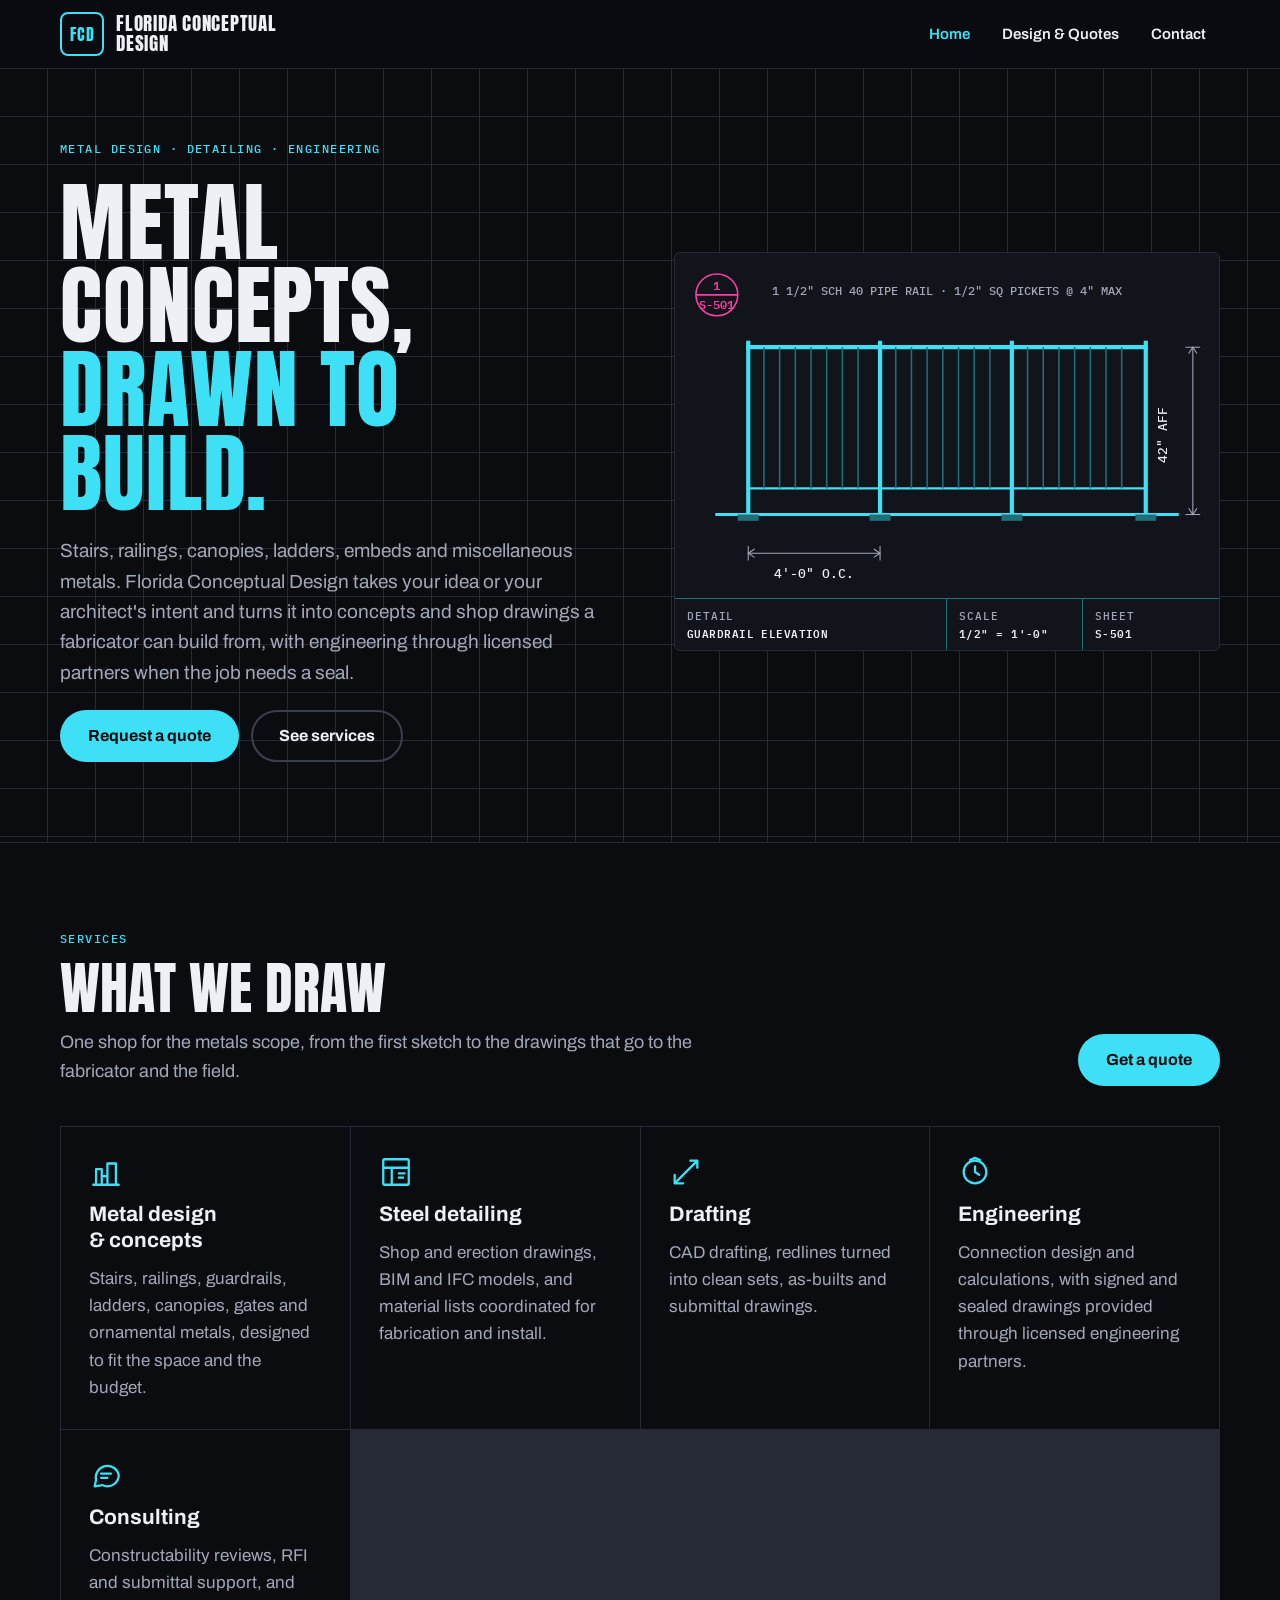
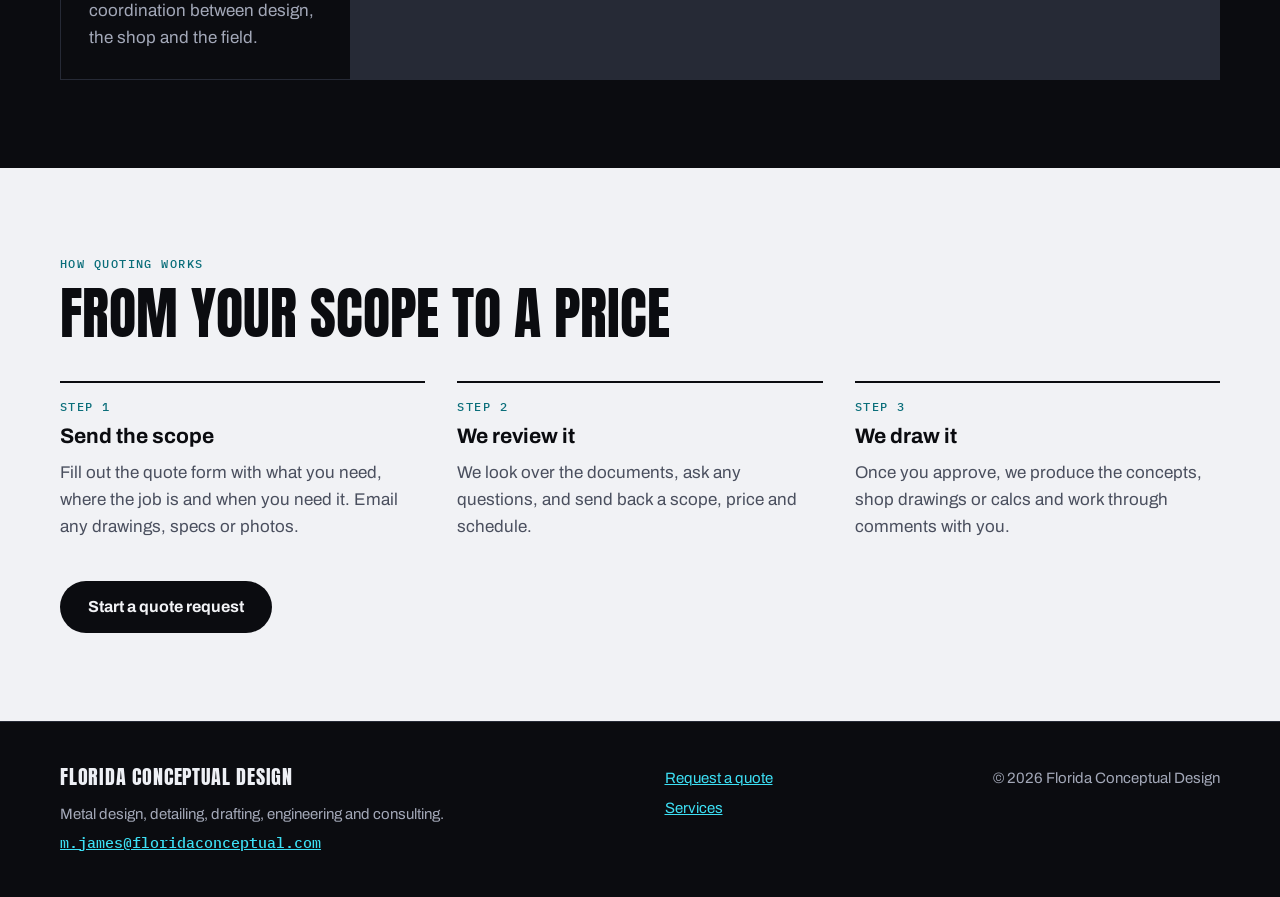
==== index.html @ 29391191 "Launch Florida Conceptual Design website Co-Authored-By: Claude Opus 5.5 <noreply@anthropic.com> Cla" ====
<!doctype html>
<html lang="en">
<head>
<meta charset="utf-8">
<meta name="viewport" content="width=device-width, initial-scale=1, viewport-fit=cover">
<title>Florida Conceptual Design</title>
<meta name="claude:viewport-fit-sides" content="cover">
<meta name="description" content="Florida Conceptual Design: metal design, steel detailing, drafting, engineering and consulting for metals projects. Request a quote.">
<link rel="preconnect" href="https://fonts.googleapis.com">
<link rel="preconnect" href="https://fonts.gstatic.com" crossorigin>
<link rel="stylesheet" href="https://fonts.googleapis.com/css2?family=Anton&family=Archivo:wght@400;500;600;700&family=IBM+Plex+Mono:wght@500;600&display=swap">
<link rel="stylesheet" href="styles.css">
</head>
<body>

<header class="site-header">
  <div class="wrap">
    <a class="brand" href="./" aria-label="Florida Conceptual Design, home">
      <span class="brand-mark" aria-hidden="true">FCD</span>
      <span class="brand-name">Florida Conceptual<br>Design</span>
    </a>
    <nav class="nav" aria-label="Main">
      <a href="./" aria-current="page">Home</a>
      <a href="quotes.html">Design &amp; Quotes</a>
      <a href="#contact">Contact</a>
    </nav>
  </div>
</header>

<main>
  <section class="hero">
    <div class="wrap">
      <div class="hero-copy">
        <p class="label">Metal design · Detailing · Engineering</p>
        <h1>Metal concepts,<br><span>drawn to build.</span></h1>
        <p class="hero-lede">Stairs, railings, canopies, ladders, embeds and miscellaneous metals. Florida Conceptual Design takes your idea or your architect's intent and turns it into concepts and shop drawings a fabricator can build from, with engineering through licensed partners when the job needs a seal.</p>
        <div class="hero-actions">
          <a class="btn btn-primary" href="quotes.html">Request a quote</a>
          <a class="btn btn-ghost" href="#services">See services</a>
        </div>
      </div>

      <figure class="hero-figure sheet" style="margin:0">
        <svg class="draw" viewBox="0 0 520 330" role="img" aria-label="Line drawing of a guardrail elevation with 42 inch height and 4 foot post spacing dimensions">
          <g fill="none" stroke="#3DE0F5" stroke-width="2" stroke-linecap="square">
            <line class="anim" x1="40" y1="250" x2="480" y2="250" stroke-width="3"/>
            <line class="anim" x1="70" y1="90" x2="450" y2="90" stroke-width="4"/>
            <line class="anim" x1="70" y1="225" x2="450" y2="225"/>
            <path class="anim" d="M70 250V86M196 250V86M322 250V86M450 250V86" stroke-width="4"/>
          </g>
          <g stroke="#1F6E7A" stroke-width="1.5">
            <path d="M85 90v135M100 90v135M115 90v135M130 90v135M145 90v135M160 90v135M175 90v135M211 90v135M226 90v135M241 90v135M256 90v135M271 90v135M286 90v135M301 90v135M337 90v135M352 90v135M367 90v135M382 90v135M397 90v135M412 90v135M427 90v135"/>
          </g>
          <g fill="#1F6E7A">
            <rect x="60" y="250" width="20" height="6"/><rect x="186" y="250" width="20" height="6"/><rect x="312" y="250" width="20" height="6"/><rect x="440" y="250" width="20" height="6"/>
          </g>
          <g stroke="#A3A8B8" stroke-width="1" fill="none">
            <path d="M488 90h14M488 250h14M495 90v160"/>
            <path d="M491 96l4-6 4 6M491 244l4 6 4-6"/>
            <path d="M70 280v14M196 280v14M70 287h126"/>
            <path d="M76 283l-6 4 6 4M190 283l6 4-6 4"/>
          </g>
          <g fill="#EEF0F5" font-family="IBM Plex Mono, ui-monospace, monospace" font-size="12" font-weight="500">
            <text x="470" y="174" transform="rotate(-90 470 174)" text-anchor="middle">42" AFF</text>
            <text x="133" y="311" text-anchor="middle">4'-0" O.C.</text>
            <text x="260" y="40" text-anchor="middle" fill="#A3A8B8" font-size="11">1 1/2" SCH 40 PIPE RAIL · 1/2" SQ PICKETS @ 4" MAX</text>
          </g>
          <g fill="none" stroke="#FF3EA5" stroke-width="1.5">
            <circle cx="40" cy="40" r="20"/>
            <line x1="20" y1="40" x2="60" y2="40"/>
          </g>
          <g fill="#FF3EA5" font-family="IBM Plex Mono, ui-monospace, monospace" font-size="11" font-weight="600" text-anchor="middle">
            <text x="40" y="35">1</text><text x="40" y="54">S-501</text>
          </g>
        </svg>
        <figcaption class="title-block">
          <div>Detail<strong>Guardrail elevation</strong></div>
          <div>Scale<strong>1/2" = 1'-0"</strong></div>
          <div>Sheet<strong>S-501</strong></div>
        </figcaption>
      </figure>
    </div>
  </section>

  <section id="services" class="section">
    <div class="wrap">
      <div class="section-head">
        <div>
          <p class="label">Services</p>
          <h2>What we draw</h2>
          <p class="section-intro">One shop for the metals scope, from the first sketch to the drawings that go to the fabricator and the field.</p>
        </div>
        <a class="btn btn-primary" href="quotes.html">Get a quote</a>
      </div>
      <div class="services">
        <article class="service">
          <svg viewBox="0 0 24 24" fill="none" stroke-width="1.6" stroke-linecap="round" stroke-linejoin="round" aria-hidden="true"><path d="M3 21h18M5 21V10h4v11M9 15h4v6M13 21V6h6v15"/></svg>
          <h3>Metal design &amp; concepts</h3>
          <p>Stairs, railings, guardrails, ladders, canopies, gates and ornamental metals, designed to fit the space and the budget.</p>
        </article>
        <article class="service">
          <svg viewBox="0 0 24 24" fill="none" stroke-width="1.6" stroke-linecap="round" stroke-linejoin="round" aria-hidden="true"><rect x="3" y="3" width="18" height="18" rx="1"/><path d="M3 9h18M9 21V9M14 13h4M14 16h3"/></svg>
          <h3>Steel detailing</h3>
          <p>Shop and erection drawings, BIM and IFC models, and material lists coordinated for fabrication and install.</p>
        </article>
        <article class="service">
          <svg viewBox="0 0 24 24" fill="none" stroke-width="1.6" stroke-linecap="round" stroke-linejoin="round" aria-hidden="true"><path d="M4 20 20 4M4 20h6M4 20v-6M15 4h5v5"/></svg>
          <h3>Drafting</h3>
          <p>CAD drafting, redlines turned into clean sets, as-builts and submittal drawings.</p>
        </article>
        <article class="service">
          <svg viewBox="0 0 24 24" fill="none" stroke-width="1.6" stroke-linecap="round" stroke-linejoin="round" aria-hidden="true"><circle cx="12" cy="12" r="8"/><path d="M12 8v4l3 2"/><path d="M8.5 3.5 12 2l3.5 1.5"/></svg>
          <h3>Engineering</h3>
          <p>Connection design and calculations, with signed and sealed drawings provided through licensed engineering partners.</p>
        </article>
        <article class="service">
          <svg viewBox="0 0 24 24" fill="none" stroke-width="1.6" stroke-linecap="round" stroke-linejoin="round" aria-hidden="true"><path d="M21 12a8 8 0 0 1-11.6 7.1L4 20l1-4.6A8 8 0 1 1 21 12z"/><path d="M8.5 11h7M8.5 14h4.5"/></svg>
          <h3>Consulting</h3>
          <p>Constructability reviews, RFI and submittal support, and coordination between design, the shop and the field.</p>
        </article>
      </div>
    </div>
  </section>

  <section class="section band-paper">
    <div class="wrap">
      <div class="section-head">
        <div>
          <p class="label">How quoting works</p>
          <h2>From your scope to a price</h2>
        </div>
      </div>
      <ol class="steps">
        <li>
          <h3>Send the scope</h3>
          <p>Fill out the quote form with what you need, where the job is and when you need it. Email any drawings, specs or photos.</p>
        </li>
        <li>
          <h3>We review it</h3>
          <p>We look over the documents, ask any questions, and send back a scope, price and schedule.</p>
        </li>
        <li>
          <h3>We draw it</h3>
          <p>Once you approve, we produce the concepts, shop drawings or calcs and work through comments with you.</p>
        </li>
      </ol>
      <div style="margin-top:40px">
        <a class="btn btn-dark" href="quotes.html">Start a quote request</a>
      </div>
    </div>
  </section>
</main>

<footer id="contact" class="site-footer">
  <div class="wrap">
    <div class="footer-col">
      <h2>Florida Conceptual Design</h2>
      <span>Metal design, detailing, drafting, engineering and consulting.</span>
      <a class="email-line" href="mailto:m.james@floridaconceptual.com">m.james@floridaconceptual.com</a>
    </div>
    <div class="footer-col">
      <a href="quotes.html">Request a quote</a>
      <a href="#services">Services</a>
    </div>
    <span>© 2026 Florida Conceptual Design</span>
  </div>
</footer>

</body>
</html>
---- styles.css ----
/* Layout: drawing-sheet bands on a dark ground; cyan = linework, pink = apparel accent */
:root {
  --ground: #0B0C10;
  --sheet: #12141B;
  --rule: #262A36;
  --line: #3DE0F5;
  --line-dim: #1F6E7A;
  --ink: #EEF0F5;
  --muted: #A3A8B8;
  --pink: #FF3EA5;
  --paper: #F1F2F5;
  --paper-ink: #0B0C10;
  --paper-muted: #4A4F5E;
  --display: 'Anton', 'Impact', 'Arial Narrow', sans-serif;
  --body: 'Archivo', 'Helvetica Neue', Arial, sans-serif;
  --mono: 'IBM Plex Mono', ui-monospace, 'SFMono-Regular', Menlo, monospace;
  --wrap: 1200px;
  color-scheme: dark;
}
* { box-sizing: border-box; }
html, body { margin: 0; }
body {
  background: var(--ground);
  color: var(--ink);
  font: 400 17px/1.6 var(--body);
  -webkit-font-smoothing: antialiased;
}
img { max-width: 100%; display: block; }
a { color: var(--line); }
a:hover { color: var(--ink); }
:focus-visible { outline: 2px solid var(--line); outline-offset: 3px; }
h1, h2, h3 { text-wrap: balance; margin: 0; }
p { margin: 0; }

.wrap {
  max-width: var(--wrap);
  margin: 0 auto;
  padding-left: max(20px, env(safe-area-inset-left, 0px));
  padding-right: max(20px, env(safe-area-inset-right, 0px));
}
.label {
  font: 500 12px/1.4 var(--mono);
  letter-spacing: 0.12em;
  text-transform: uppercase;
  color: var(--line);
}

/* Header */
body::before { content: ""; position: fixed; inset: 0 0 auto; height: env(safe-area-inset-top, 0px); z-index: 10; background: var(--ground); }
.site-header {
  position: sticky; top: env(safe-area-inset-top, 0px); z-index: 5;
  background: rgba(11, 12, 16, 0.94);
  border-bottom: 1px solid var(--rule);
  backdrop-filter: blur(6px);
}
.site-header .wrap { display: flex; flex-wrap: wrap; align-items: center; justify-content: space-between; gap: 12px; padding-block: 12px; }
.brand { display: flex; align-items: center; gap: 12px; text-decoration: none; color: var(--ink); }
.brand-mark {
  display: grid; place-items: center; width: 44px; height: 44px;
  border: 2px solid var(--line); border-radius: 8px;
  font: 400 16px/1 var(--display); letter-spacing: 1px; color: var(--line);
}
.brand-name { font: 400 19px/1.05 var(--display); letter-spacing: 0.04em; text-transform: uppercase; }
.nav { display: flex; flex-wrap: wrap; align-items: center; gap: 4px; }
.nav a {
  display: inline-flex; align-items: center; min-height: 44px; padding: 0 14px;
  color: var(--ink); text-decoration: none; font-weight: 600; font-size: 15px; border-radius: 999px;
}
.nav a:hover { background: var(--sheet); }
.nav a[aria-current="page"] { color: var(--line); }
.nav .nav-shop { border: 1.5px solid var(--pink); color: var(--ink); }
.nav .nav-shop:hover { background: var(--pink); color: var(--paper-ink); }

/* Buttons */
.btn {
  display: inline-flex; align-items: center; justify-content: center; gap: 8px;
  min-height: 52px; padding: 0 26px; border-radius: 999px; border: 2px solid transparent;
  font: 700 16px/1 var(--body); text-decoration: none; cursor: pointer;
}
.btn-primary { background: var(--line); color: var(--paper-ink); }
.btn-primary:hover { background: var(--ink); color: var(--paper-ink); }
.btn-ghost { border-color: #3A3F4E; color: var(--ink); background: transparent; }
.btn-ghost:hover { border-color: var(--ink); color: var(--ink); }
.btn-pink { background: var(--pink); color: var(--paper-ink); }
.btn-pink:hover { background: var(--ink); color: var(--paper-ink); }
.btn-dark { background: var(--paper-ink); color: var(--paper); }
.btn-dark:hover { background: #2A2E3A; color: var(--paper); }

/* Hero */
.hero { border-bottom: 1px solid var(--rule); background-image: linear-gradient(var(--rule) 1px, transparent 1px), linear-gradient(90deg, var(--rule) 1px, transparent 1px); background-size: 48px 48px; background-position: -1px -1px; }
.hero .wrap { display: flex; flex-wrap: wrap; align-items: center; gap: 48px; padding-block: 72px 80px; }
.hero-copy { flex: 1 1 440px; min-width: 0; display: flex; flex-direction: column; gap: 22px; }
.hero h1 { font: 400 clamp(48px, 7.4vw, 88px)/0.95 var(--display); text-transform: uppercase; letter-spacing: 0.01em; }
.hero h1 span { color: var(--line); }
.hero-lede { max-width: 34em; color: var(--muted); font-size: 19px; }
.hero-actions { display: flex; flex-wrap: wrap; gap: 12px; }
.hero-figure { flex: 1 1 420px; min-width: 0; }

/* Drawing sheet */
.sheet { background: var(--sheet); border: 1px solid var(--rule); border-radius: 6px; overflow: hidden; }
.sheet svg { display: block; width: 100%; height: auto; }
.title-block { display: grid; grid-template-columns: 2fr 1fr 1fr; border-top: 1px solid var(--line-dim); font: 500 11px/1.3 var(--mono); letter-spacing: 0.08em; text-transform: uppercase; color: var(--muted); }
.title-block div { padding: 10px 12px; border-right: 1px solid var(--line-dim); min-width: 0; }
.title-block div:last-child { border-right: 0; }
.title-block strong { display: block; color: var(--ink); font-weight: 600; letter-spacing: 0.04em; margin-top: 2px; }

/* Sections */
.section { padding-block: 88px; }
.section-head { display: flex; flex-wrap: wrap; align-items: flex-end; justify-content: space-between; gap: 20px; margin-bottom: 40px; }
.section-head > div { max-width: 640px; display: flex; flex-direction: column; gap: 12px; }
.section h2 { font: 400 clamp(36px, 5vw, 56px)/1 var(--display); text-transform: uppercase; }
.section-intro { color: var(--muted); font-size: 18px; }

.services { display: grid; grid-template-columns: repeat(auto-fill, minmax(260px, 1fr)); gap: 1px; background: var(--rule); border: 1px solid var(--rule); }
.service { background: var(--ground); padding: 28px; display: flex; flex-direction: column; gap: 12px; min-width: 0; }
.service .label { color: var(--muted); }
.service h3 { font: 700 21px/1.25 var(--body); }
.service p { color: var(--muted); }
.service svg { width: 34px; height: 34px; stroke: var(--line); }

/* Process (light band) */
.band-paper { background: var(--paper); color: var(--paper-ink); }
.band-paper .label { color: #0A6E7A; }
.band-paper .section-intro, .band-paper p { color: var(--paper-muted); }
.steps { list-style: none; margin: 0; padding: 0; display: grid; grid-template-columns: repeat(auto-fit, minmax(240px, 1fr)); gap: 32px; counter-reset: step; }
.steps li { display: flex; flex-direction: column; gap: 10px; border-top: 2px solid var(--paper-ink); padding-top: 18px; counter-increment: step; }
.steps li::before { content: "Step " counter(step); font: 500 12px/1 var(--mono); letter-spacing: 0.12em; text-transform: uppercase; color: #0A6E7A; }
.steps h3 { font: 700 21px/1.25 var(--body); color: var(--paper-ink); }

/* Apparel band */
.apparel .wrap { display: flex; flex-wrap: wrap; align-items: center; gap: 40px; }
.apparel-copy { flex: 1 1 360px; min-width: 0; display: flex; flex-direction: column; gap: 18px; }
.apparel .label { color: var(--pink); }
.apparel h2 span { color: var(--pink); }
.apparel-shots { flex: 1 1 460px; min-width: 0; display: grid; grid-template-columns: 1fr 1fr; gap: 12px; }
.apparel-shots img { width: 100%; aspect-ratio: 1 / 1; object-fit: cover; border-radius: 6px; border: 1px solid var(--rule); }

/* Footer */
.site-footer { border-top: 1px solid var(--rule); }
.site-footer .wrap { display: flex; flex-wrap: wrap; justify-content: space-between; gap: 28px; padding-block: 44px; color: var(--muted); font-size: 15px; }
.site-footer h2 { font: 400 20px/1.1 var(--display); text-transform: uppercase; letter-spacing: 0.04em; color: var(--ink); margin-bottom: 8px; }
.footer-col { display: flex; flex-direction: column; gap: 6px; min-width: 0; }

/* Quote page */
.page-head { border-bottom: 1px solid var(--rule); }
.page-head .wrap { padding-block: 64px 48px; display: flex; flex-direction: column; gap: 16px; }
.page-head h1 { font: 400 clamp(44px, 6.4vw, 76px)/0.95 var(--display); text-transform: uppercase; }
.page-head p { max-width: 40em; color: var(--muted); font-size: 19px; }
.quote-layout { display: grid; grid-template-columns: minmax(0, 1.6fr) minmax(0, 1fr); gap: 48px; align-items: start; }
@media (max-width: 860px) { .quote-layout { grid-template-columns: minmax(0, 1fr); } }

.form { display: grid; grid-template-columns: 1fr 1fr; gap: 20px; }
.field { display: flex; flex-direction: column; gap: 8px; min-width: 0; }
.field.full { grid-column: 1 / -1; }
@media (max-width: 560px) { .form { grid-template-columns: 1fr; } }
.field label { font-weight: 600; font-size: 15px; }
.field .req { color: var(--line); }
.field .hint { color: var(--muted); font-size: 14px; }
.field input, .field select, .field textarea {
  width: 100%; min-height: 50px; padding: 12px 14px;
  background: var(--sheet); color: var(--ink);
  border: 1px solid #343949; border-radius: 6px;
  font: 400 16px/1.4 var(--body);
}
.field textarea { min-height: 170px; resize: vertical; }
.field input:focus, .field select:focus, .field textarea:focus { outline: none; border-color: var(--line); box-shadow: 0 0 0 3px rgba(61, 224, 245, 0.18); }
.field input[aria-invalid="true"], .field textarea[aria-invalid="true"] { border-color: #FF6B6B; }
.form-actions { grid-column: 1 / -1; display: flex; flex-wrap: wrap; align-items: center; gap: 16px; }
.form-note { color: var(--muted); font-size: 14px; }
.hp { position: absolute; left: -9999px; width: 1px; height: 1px; overflow: hidden; }

.status { grid-column: 1 / -1; border-radius: 6px; padding: 18px 20px; display: flex; flex-direction: column; gap: 10px; }
.status-ok { background: rgba(61, 224, 245, 0.1); border: 1px solid var(--line-dim); }
.status-err { background: rgba(255, 107, 107, 0.08); border: 1px solid #7A3434; }
.status pre { margin: 0; white-space: pre-wrap; font: 400 13px/1.5 var(--mono); color: var(--muted); max-height: 220px; overflow: auto; }
.status .row { display: flex; flex-wrap: wrap; gap: 10px; }
.status .btn { min-height: 44px; padding: 0 18px; font-size: 15px; }

.aside { display: flex; flex-direction: column; gap: 28px; }
.aside-block { border: 1px solid var(--rule); border-radius: 6px; padding: 24px; display: flex; flex-direction: column; gap: 12px; }
.aside-block h2 { font: 400 24px/1.1 var(--display); text-transform: uppercase; letter-spacing: 0.02em; }
.aside-block ul { margin: 0; padding-left: 18px; color: var(--muted); display: flex; flex-direction: column; gap: 6px; }
.email-line { font: 500 15px/1.4 var(--mono); word-break: break-all; }

@media (prefers-reduced-motion: no-preference) {
  .draw path.anim, .draw line.anim { stroke-dasharray: 600; stroke-dashoffset: 0; animation: draw 1.6s ease-out both; }
  @keyframes draw { from { stroke-dashoffset: 600; } to { stroke-dashoffset: 0; } }
}
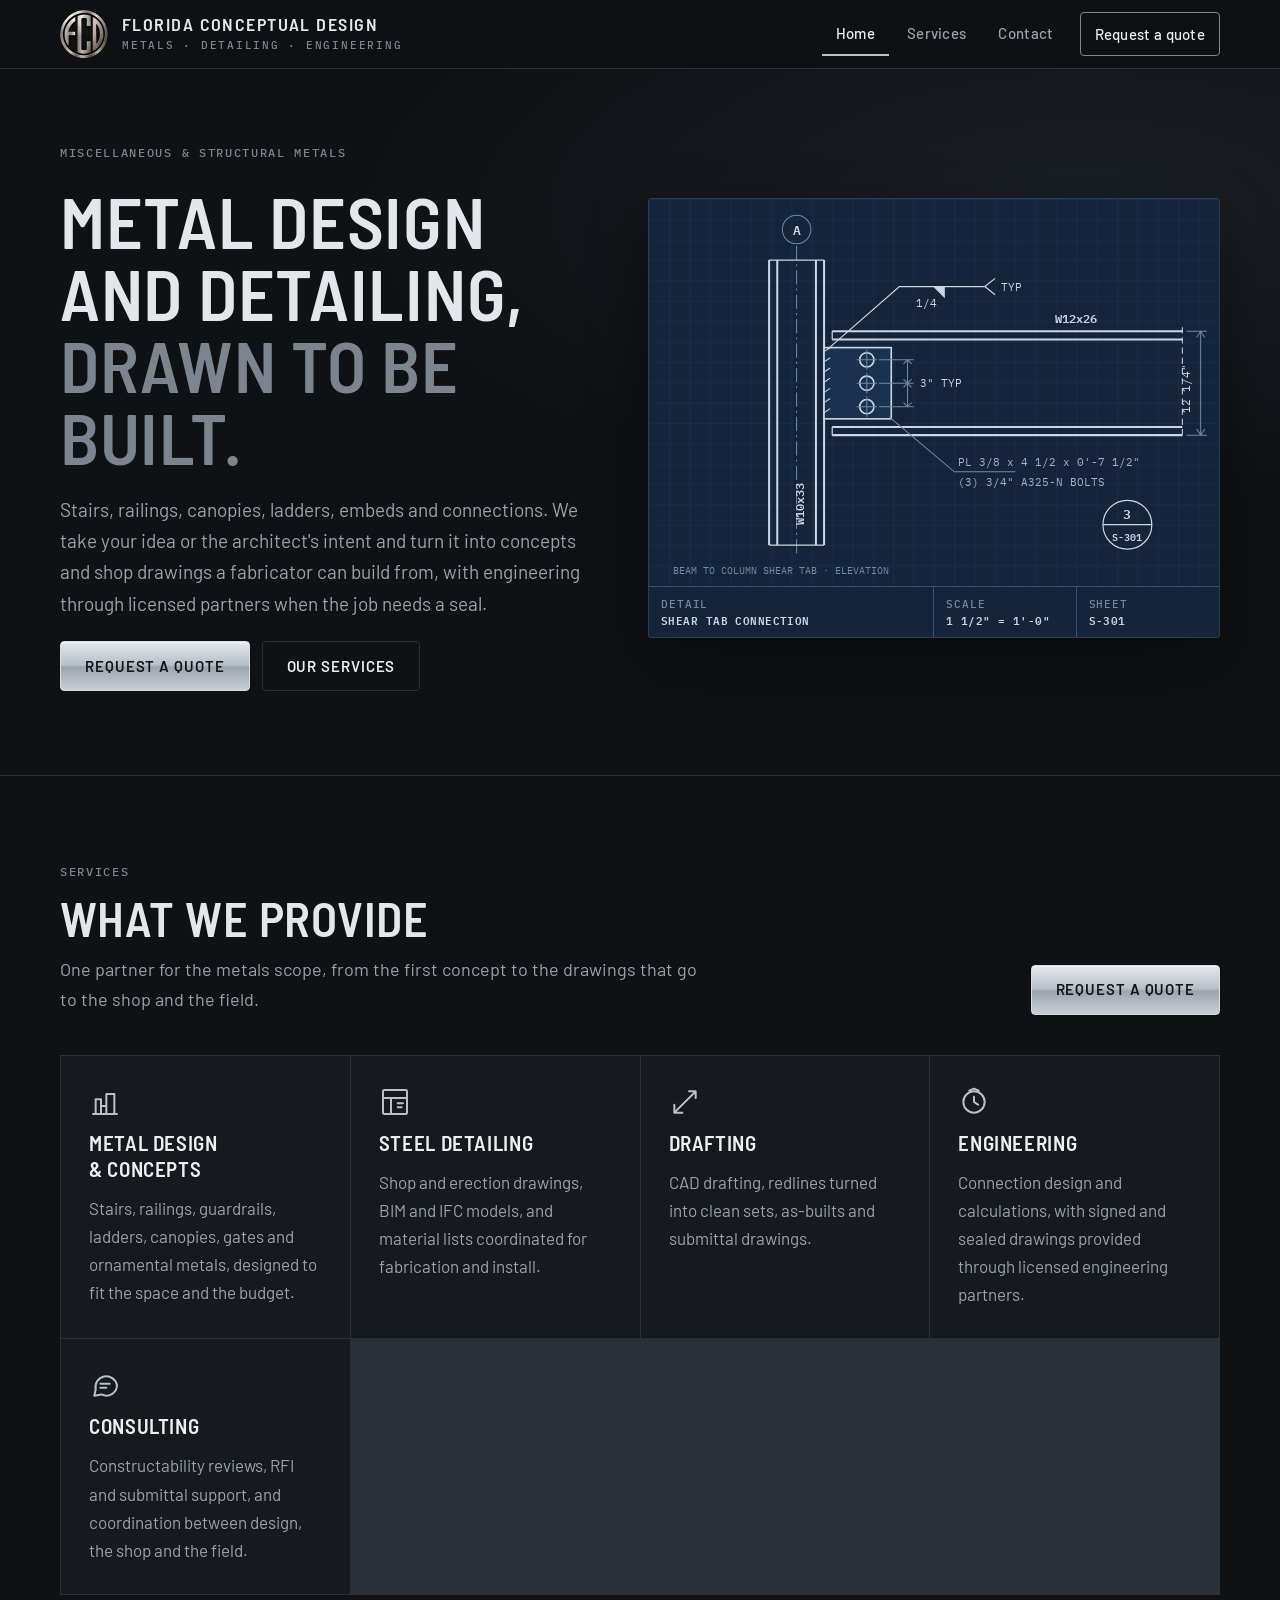
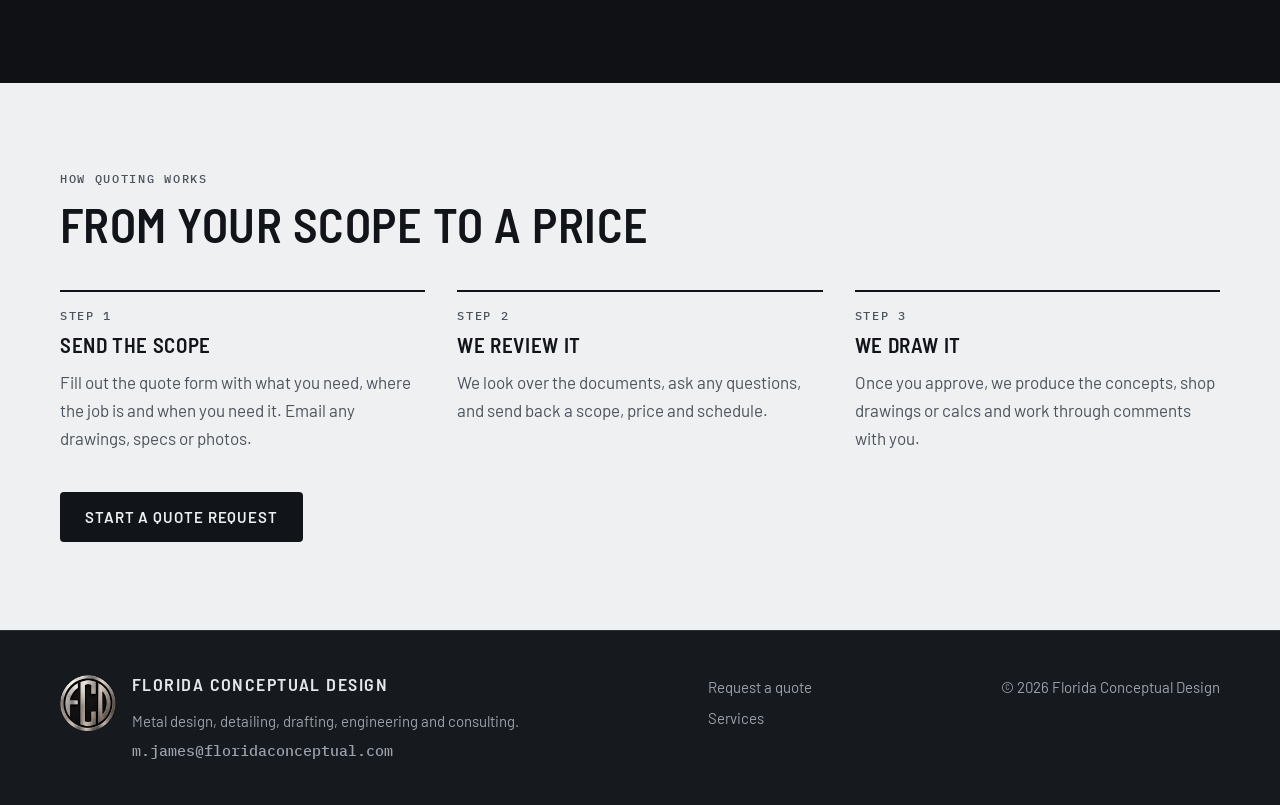
==== commit 42ca60f6: "New FCD logo, steel palette, blueprint connection detail Co-Authored-By: Claude Opus 5.5 <noreply@an" ====
--- a/index.html
+++ b/index.html
@@ -6,9 +6,11 @@
 <title>Florida Conceptual Design</title>
 <meta name="claude:viewport-fit-sides" content="cover">
 <meta name="description" content="Florida Conceptual Design: metal design, steel detailing, drafting, engineering and consulting for metals projects. Request a quote.">
+<link rel="icon" type="image/png" sizes="32x32" href="img/favicon-32.png">
+<link rel="apple-touch-icon" href="img/apple-touch-icon.png">
 <link rel="preconnect" href="https://fonts.googleapis.com">
 <link rel="preconnect" href="https://fonts.gstatic.com" crossorigin>
-<link rel="stylesheet" href="https://fonts.googleapis.com/css2?family=Anton&family=Archivo:wght@400;500;600;700&family=IBM+Plex+Mono:wght@500;600&display=swap">
+<link rel="stylesheet" href="https://fonts.googleapis.com/css2?family=Barlow+Semi+Condensed:wght@500;600&family=Barlow:wght@400;500;600&family=IBM+Plex+Mono:wght@500;600&display=swap">
 <link rel="stylesheet" href="styles.css">
 </head>
 <body>
@@ -16,13 +18,14 @@
 <header class="site-header">
   <div class="wrap">
     <a class="brand" href="./" aria-label="Florida Conceptual Design, home">
-      <span class="brand-mark" aria-hidden="true">FCD</span>
-      <span class="brand-name">Florida Conceptual<br>Design</span>
+      <img src="img/fcd-logo-96.png" alt="" width="48" height="48">
+      <span class="brand-name">Florida Conceptual Design<small>Metals · Detailing · Engineering</small></span>
     </a>
     <nav class="nav" aria-label="Main">
       <a href="./" aria-current="page">Home</a>
-      <a href="quotes.html">Design &amp; Quotes</a>
+      <a href="#services">Services</a>
       <a href="#contact">Contact</a>
+      <a class="nav-cta" href="quotes.html">Request a quote</a>
     </nav>
   </div>
 </header>
@@ -31,52 +34,111 @@
   <section class="hero">
     <div class="wrap">
       <div class="hero-copy">
-        <p class="label">Metal design · Detailing · Engineering</p>
-        <h1>Metal concepts,<br><span>drawn to build.</span></h1>
-        <p class="hero-lede">Stairs, railings, canopies, ladders, embeds and miscellaneous metals. Florida Conceptual Design takes your idea or your architect's intent and turns it into concepts and shop drawings a fabricator can build from, with engineering through licensed partners when the job needs a seal.</p>
+        <p class="label">Miscellaneous &amp; structural metals</p>
+        <h1>Metal design and detailing,<br><span>drawn to be built.</span></h1>
+        <p class="hero-lede">Stairs, railings, canopies, ladders, embeds and connections. We take your idea or the architect's intent and turn it into concepts and shop drawings a fabricator can build from, with engineering through licensed partners when the job needs a seal.</p>
         <div class="hero-actions">
           <a class="btn btn-primary" href="quotes.html">Request a quote</a>
-          <a class="btn btn-ghost" href="#services">See services</a>
+          <a class="btn btn-ghost" href="#services">Our services</a>
         </div>
       </div>
 
-      <figure class="hero-figure sheet" style="margin:0">
-        <svg class="draw" viewBox="0 0 520 330" role="img" aria-label="Line drawing of a guardrail elevation with 42 inch height and 4 foot post spacing dimensions">
-          <g fill="none" stroke="#3DE0F5" stroke-width="2" stroke-linecap="square">
-            <line class="anim" x1="40" y1="250" x2="480" y2="250" stroke-width="3"/>
-            <line class="anim" x1="70" y1="90" x2="450" y2="90" stroke-width="4"/>
-            <line class="anim" x1="70" y1="225" x2="450" y2="225"/>
-            <path class="anim" d="M70 250V86M196 250V86M322 250V86M450 250V86" stroke-width="4"/>
-          </g>
-          <g stroke="#1F6E7A" stroke-width="1.5">
-            <path d="M85 90v135M100 90v135M115 90v135M130 90v135M145 90v135M160 90v135M175 90v135M211 90v135M226 90v135M241 90v135M256 90v135M271 90v135M286 90v135M301 90v135M337 90v135M352 90v135M367 90v135M382 90v135M397 90v135M412 90v135M427 90v135"/>
-          </g>
-          <g fill="#1F6E7A">
-            <rect x="60" y="250" width="20" height="6"/><rect x="186" y="250" width="20" height="6"/><rect x="312" y="250" width="20" height="6"/><rect x="440" y="250" width="20" height="6"/>
-          </g>
-          <g stroke="#A3A8B8" stroke-width="1" fill="none">
-            <path d="M488 90h14M488 250h14M495 90v160"/>
-            <path d="M491 96l4-6 4 6M491 244l4 6 4-6"/>
-            <path d="M70 280v14M196 280v14M70 287h126"/>
-            <path d="M76 283l-6 4 6 4M190 283l6 4-6 4"/>
-          </g>
-          <g fill="#EEF0F5" font-family="IBM Plex Mono, ui-monospace, monospace" font-size="12" font-weight="500">
-            <text x="470" y="174" transform="rotate(-90 470 174)" text-anchor="middle">42" AFF</text>
-            <text x="133" y="311" text-anchor="middle">4'-0" O.C.</text>
-            <text x="260" y="40" text-anchor="middle" fill="#A3A8B8" font-size="11">1 1/2" SCH 40 PIPE RAIL · 1/2" SQ PICKETS @ 4" MAX</text>
-          </g>
-          <g fill="none" stroke="#FF3EA5" stroke-width="1.5">
-            <circle cx="40" cy="40" r="20"/>
-            <line x1="20" y1="40" x2="60" y2="40"/>
-          </g>
-          <g fill="#FF3EA5" font-family="IBM Plex Mono, ui-monospace, monospace" font-size="11" font-weight="600" text-anchor="middle">
-            <text x="40" y="35">1</text><text x="40" y="54">S-501</text>
-          </g>
+      <figure class="hero-figure sheet">
+        <svg class="draw" viewBox="0 0 560 380" role="img" aria-label="Blueprint detail of a beam-to-column shear tab connection: W12x26 beam bolted to a 3/8 inch plate welded to a W10x33 column, three 3/4 inch bolts at 3 inch spacing">
+          <defs>
+            <pattern id="grid" width="20" height="20" patternUnits="userSpaceOnUse">
+              <path d="M20 0H0V20" fill="none" stroke="#1D3150" stroke-width="1"/>
+            </pattern>
+          </defs>
+          <rect width="560" height="380" fill="#14243A"/>
+          <rect width="560" height="380" fill="url(#grid)"/>
+
+          <!-- Gridline A -->
+          <g stroke="#6F8AA8" stroke-width="1" fill="none">
+            <path d="M145 46V352" stroke-dasharray="14 4 2 4"/>
+            <circle cx="145" cy="30" r="14"/>
+          </g>
+          <text x="145" y="35" text-anchor="middle" fill="#C9D6E4" font-family="IBM Plex Mono, monospace" font-size="13" font-weight="600">A</text>
+
+          <!-- Column W10x33 -->
+          <g fill="none" stroke="#C9D6E4" stroke-width="2">
+            <path class="anim" d="M118 60V340M126 60V340M164 60V340M172 60V340"/>
+            <path d="M118 60h54M118 340h54" stroke-width="1.2"/>
+          </g>
+
+          <!-- Beam W12x26 -->
+          <g fill="none" stroke="#C9D6E4" stroke-width="2">
+            <path class="anim" d="M180 130H524M180 138H524M180 224H524M180 232H524"/>
+            <path d="M180 130v8M180 224v8" stroke-width="1.2"/>
+            <path d="M524 126v110" stroke-width="1" stroke-dasharray="6 4"/>
+          </g>
+
+          <!-- Shear plate -->
+          <rect x="172" y="146" width="66" height="70" fill="#1B3150" stroke="#C9D6E4" stroke-width="1.6"/>
+          <!-- Fillet weld marks -->
+          <g stroke="#C9D6E4" stroke-width="1">
+            <path d="M172 150l6 -4M172 160l6 -4M172 170l6 -4M172 180l6 -4M172 190l6 -4M172 200l6 -4M172 210l6 -4"/>
+          </g>
+
+          <!-- Bolts -->
+          <g fill="none" stroke="#C9D6E4" stroke-width="1.6">
+            <circle cx="214" cy="158" r="7"/><circle cx="214" cy="181" r="7"/><circle cx="214" cy="204" r="7"/>
+          </g>
+          <g stroke="#6F8AA8" stroke-width="1">
+            <path d="M204 158h20M214 148v20M204 181h20M214 171v20M204 204h20M214 194v20"/>
+          </g>
+
+          <!-- Bolt spacing dimension -->
+          <g stroke="#6F8AA8" stroke-width="1" fill="none">
+            <path d="M226 158h34M226 181h34M226 204h34M254 158v46"/>
+            <path d="M250 162l4-4 4 4M250 177l4 4 4-4M250 185l4-4 4 4M250 200l4 4 4-4"/>
+          </g>
+          <text x="266" y="185" fill="#C9D6E4" font-family="IBM Plex Mono, monospace" font-size="11">3" TYP</text>
+
+          <!-- Beam depth dimension -->
+          <g stroke="#6F8AA8" stroke-width="1" fill="none">
+            <path d="M528 130h20M528 232h20M542 130v102"/>
+            <path d="M538 136l4-6 4 6M538 226l4 6 4-6"/>
+          </g>
+          <text x="532" y="186" transform="rotate(-90 532 186)" text-anchor="middle" fill="#C9D6E4" font-family="IBM Plex Mono, monospace" font-size="11">12 1/4"</text>
+
+          <!-- Weld symbol -->
+          <g stroke="#C9D6E4" stroke-width="1.2" fill="none">
+            <path d="M175 148L246 86H330"/>
+            <path d="M280 86l10 10V86" fill="#C9D6E4"/>
+            <path d="M330 86l10 -8M330 86l10 8"/>
+          </g>
+          <g fill="#C9D6E4" font-family="IBM Plex Mono, monospace" font-size="11">
+            <text x="262" y="106">1/4</text>
+            <text x="346" y="90">TYP</text>
+          </g>
+
+          <!-- Member labels -->
+          <g fill="#C9D6E4" font-family="IBM Plex Mono, monospace" font-size="12" font-weight="600">
+            <text x="152" y="300" transform="rotate(-90 152 300)" text-anchor="middle">W10x33</text>
+            <text x="420" y="122" text-anchor="middle">W12x26</text>
+          </g>
+          <g stroke="#6F8AA8" stroke-width="1" fill="none"><path d="M236 214L300 268H360"/></g>
+          <g fill="#9FB3C9" font-family="IBM Plex Mono, monospace" font-size="10.5">
+            <text x="304" y="262">PL 3/8 x 4 1/2 x 0'-7 1/2"</text>
+            <text x="304" y="282">(3) 3/4" A325-N BOLTS</text>
+          </g>
+
+          <!-- Detail callout -->
+          <g fill="none" stroke="#C9D6E4" stroke-width="1.2">
+            <circle cx="470" cy="320" r="24"/>
+            <path d="M446 320h48"/>
+          </g>
+          <g fill="#C9D6E4" font-family="IBM Plex Mono, monospace" font-weight="600" text-anchor="middle">
+            <text x="470" y="314" font-size="13">3</text>
+            <text x="470" y="336" font-size="10">S-301</text>
+          </g>
+          <text x="24" y="368" fill="#6F8AA8" font-family="IBM Plex Mono, monospace" font-size="10">BEAM TO COLUMN SHEAR TAB · ELEVATION</text>
         </svg>
         <figcaption class="title-block">
-          <div>Detail<strong>Guardrail elevation</strong></div>
-          <div>Scale<strong>1/2" = 1'-0"</strong></div>
-          <div>Sheet<strong>S-501</strong></div>
+          <div>Detail<strong>Shear tab connection</strong></div>
+          <div>Scale<strong>1 1/2" = 1'-0"</strong></div>
+          <div>Sheet<strong>S-301</strong></div>
         </figcaption>
       </figure>
     </div>
@@ -87,34 +149,34 @@
       <div class="section-head">
         <div>
           <p class="label">Services</p>
-          <h2>What we draw</h2>
-          <p class="section-intro">One shop for the metals scope, from the first sketch to the drawings that go to the fabricator and the field.</p>
+          <h2>What we provide</h2>
+          <p class="section-intro">One partner for the metals scope, from the first concept to the drawings that go to the shop and the field.</p>
         </div>
-        <a class="btn btn-primary" href="quotes.html">Get a quote</a>
+        <a class="btn btn-primary" href="quotes.html">Request a quote</a>
       </div>
       <div class="services">
         <article class="service">
-          <svg viewBox="0 0 24 24" fill="none" stroke-width="1.6" stroke-linecap="round" stroke-linejoin="round" aria-hidden="true"><path d="M3 21h18M5 21V10h4v11M9 15h4v6M13 21V6h6v15"/></svg>
+          <svg viewBox="0 0 24 24" fill="none" stroke-width="1.5" stroke-linecap="round" stroke-linejoin="round" aria-hidden="true"><path d="M3 21h18M5 21V10h4v11M9 15h4v6M13 21V6h6v15"/></svg>
           <h3>Metal design &amp; concepts</h3>
           <p>Stairs, railings, guardrails, ladders, canopies, gates and ornamental metals, designed to fit the space and the budget.</p>
         </article>
         <article class="service">
-          <svg viewBox="0 0 24 24" fill="none" stroke-width="1.6" stroke-linecap="round" stroke-linejoin="round" aria-hidden="true"><rect x="3" y="3" width="18" height="18" rx="1"/><path d="M3 9h18M9 21V9M14 13h4M14 16h3"/></svg>
+          <svg viewBox="0 0 24 24" fill="none" stroke-width="1.5" stroke-linecap="round" stroke-linejoin="round" aria-hidden="true"><rect x="3" y="3" width="18" height="18" rx="1"/><path d="M3 9h18M9 21V9M14 13h4M14 16h3"/></svg>
           <h3>Steel detailing</h3>
           <p>Shop and erection drawings, BIM and IFC models, and material lists coordinated for fabrication and install.</p>
         </article>
         <article class="service">
-          <svg viewBox="0 0 24 24" fill="none" stroke-width="1.6" stroke-linecap="round" stroke-linejoin="round" aria-hidden="true"><path d="M4 20 20 4M4 20h6M4 20v-6M15 4h5v5"/></svg>
+          <svg viewBox="0 0 24 24" fill="none" stroke-width="1.5" stroke-linecap="round" stroke-linejoin="round" aria-hidden="true"><path d="M4 20 20 4M4 20h6M4 20v-6M15 4h5v5"/></svg>
           <h3>Drafting</h3>
           <p>CAD drafting, redlines turned into clean sets, as-builts and submittal drawings.</p>
         </article>
         <article class="service">
-          <svg viewBox="0 0 24 24" fill="none" stroke-width="1.6" stroke-linecap="round" stroke-linejoin="round" aria-hidden="true"><circle cx="12" cy="12" r="8"/><path d="M12 8v4l3 2"/><path d="M8.5 3.5 12 2l3.5 1.5"/></svg>
+          <svg viewBox="0 0 24 24" fill="none" stroke-width="1.5" stroke-linecap="round" stroke-linejoin="round" aria-hidden="true"><circle cx="12" cy="12" r="8"/><path d="M12 8v4l3 2"/><path d="M8.5 3.5 12 2l3.5 1.5"/></svg>
           <h3>Engineering</h3>
           <p>Connection design and calculations, with signed and sealed drawings provided through licensed engineering partners.</p>
         </article>
         <article class="service">
-          <svg viewBox="0 0 24 24" fill="none" stroke-width="1.6" stroke-linecap="round" stroke-linejoin="round" aria-hidden="true"><path d="M21 12a8 8 0 0 1-11.6 7.1L4 20l1-4.6A8 8 0 1 1 21 12z"/><path d="M8.5 11h7M8.5 14h4.5"/></svg>
+          <svg viewBox="0 0 24 24" fill="none" stroke-width="1.5" stroke-linecap="round" stroke-linejoin="round" aria-hidden="true"><path d="M21 12a8 8 0 0 1-11.6 7.1L4 20l1-4.6A8 8 0 1 1 21 12z"/><path d="M8.5 11h7M8.5 14h4.5"/></svg>
           <h3>Consulting</h3>
           <p>Constructability reviews, RFI and submittal support, and coordination between design, the shop and the field.</p>
         </article>
@@ -153,10 +215,13 @@
 
 <footer id="contact" class="site-footer">
   <div class="wrap">
-    <div class="footer-col">
-      <h2>Florida Conceptual Design</h2>
-      <span>Metal design, detailing, drafting, engineering and consulting.</span>
-      <a class="email-line" href="mailto:m.james@floridaconceptual.com">m.james@floridaconceptual.com</a>
+    <div class="footer-brand">
+      <img src="img/fcd-logo-96.png" alt="" width="56" height="56">
+      <div class="footer-col">
+        <h2>Florida Conceptual Design</h2>
+        <span>Metal design, detailing, drafting, engineering and consulting.</span>
+        <a class="email-line" href="mailto:m.james@floridaconceptual.com">m.james@floridaconceptual.com</a>
+      </div>
     </div>
     <div class="footer-col">
       <a href="quotes.html">Request a quote</a>
--- a/styles.css
+++ b/styles.css
@@ -1,20 +1,25 @@
-/* Layout: drawing-sheet bands on a dark ground; cyan = linework, pink = apparel accent */
+/* Layout: graphite ground, brushed-steel type and controls, one deep blueprint sheet in the hero */
 :root {
-  --ground: #0B0C10;
-  --sheet: #12141B;
-  --rule: #262A36;
-  --line: #3DE0F5;
-  --line-dim: #1F6E7A;
-  --ink: #EEF0F5;
-  --muted: #A3A8B8;
-  --pink: #FF3EA5;
-  --paper: #F1F2F5;
-  --paper-ink: #0B0C10;
-  --paper-muted: #4A4F5E;
-  --display: 'Anton', 'Impact', 'Arial Narrow', sans-serif;
-  --body: 'Archivo', 'Helvetica Neue', Arial, sans-serif;
+  --ground: #0F1114;
+  --panel: #161A1F;
+  --panel-2: #1C2127;
+  --rule: #2A3038;
+  --steel: #B9C0C8;
+  --steel-hi: #E3E7EB;
+  --steel-lo: #7C858F;
+  --ink: #ECEEF1;
+  --muted: #9AA2AB;
+  --print: #14243A;
+  --print-line: #C9D6E4;
+  --print-dim: #6F8AA8;
+  --paper: #EEF0F2;
+  --paper-ink: #111418;
+  --paper-muted: #4C535C;
+  --display: 'Barlow Semi Condensed', 'Arial Narrow', 'Helvetica Neue', sans-serif;
+  --body: 'Barlow', 'Helvetica Neue', Arial, sans-serif;
   --mono: 'IBM Plex Mono', ui-monospace, 'SFMono-Regular', Menlo, monospace;
   --wrap: 1200px;
+  --brushed: linear-gradient(180deg, #E6EAEE 0%, #B7BEC6 48%, #9CA4AD 52%, #C9CFD5 100%);
   color-scheme: dark;
 }
 * { box-sizing: border-box; }
@@ -22,13 +27,13 @@
 body {
   background: var(--ground);
   color: var(--ink);
-  font: 400 17px/1.6 var(--body);
+  font: 400 17px/1.65 var(--body);
   -webkit-font-smoothing: antialiased;
 }
 img { max-width: 100%; display: block; }
-a { color: var(--line); }
-a:hover { color: var(--ink); }
-:focus-visible { outline: 2px solid var(--line); outline-offset: 3px; }
+a { color: var(--steel-hi); text-underline-offset: 3px; }
+a:hover { color: #fff; }
+:focus-visible { outline: 2px solid var(--steel-hi); outline-offset: 3px; }
 h1, h2, h3 { text-wrap: balance; margin: 0; }
 p { margin: 0; }
 
@@ -40,111 +45,103 @@
 }
 .label {
   font: 500 12px/1.4 var(--mono);
-  letter-spacing: 0.12em;
+  letter-spacing: 0.14em;
   text-transform: uppercase;
-  color: var(--line);
+  color: var(--steel-lo);
 }
 
 /* Header */
 body::before { content: ""; position: fixed; inset: 0 0 auto; height: env(safe-area-inset-top, 0px); z-index: 10; background: var(--ground); }
 .site-header {
   position: sticky; top: env(safe-area-inset-top, 0px); z-index: 5;
-  background: rgba(11, 12, 16, 0.94);
+  background: rgba(15, 17, 20, 0.92);
   border-bottom: 1px solid var(--rule);
-  backdrop-filter: blur(6px);
+  backdrop-filter: blur(8px);
 }
-.site-header .wrap { display: flex; flex-wrap: wrap; align-items: center; justify-content: space-between; gap: 12px; padding-block: 12px; }
-.brand { display: flex; align-items: center; gap: 12px; text-decoration: none; color: var(--ink); }
-.brand-mark {
-  display: grid; place-items: center; width: 44px; height: 44px;
-  border: 2px solid var(--line); border-radius: 8px;
-  font: 400 16px/1 var(--display); letter-spacing: 1px; color: var(--line);
-}
-.brand-name { font: 400 19px/1.05 var(--display); letter-spacing: 0.04em; text-transform: uppercase; }
+.site-header .wrap { display: flex; flex-wrap: wrap; align-items: center; justify-content: space-between; gap: 12px; padding-block: 10px; }
+.brand { display: flex; align-items: center; gap: 14px; text-decoration: none; color: var(--ink); }
+.brand img { width: 48px; height: 48px; }
+.brand-name { font: 600 18px/1.1 var(--display); letter-spacing: 0.08em; text-transform: uppercase; color: var(--steel-hi); }
+.brand-name small { display: block; font: 500 11px/1.3 var(--mono); letter-spacing: 0.16em; color: var(--steel-lo); margin-top: 3px; }
 .nav { display: flex; flex-wrap: wrap; align-items: center; gap: 4px; }
 .nav a {
   display: inline-flex; align-items: center; min-height: 44px; padding: 0 14px;
-  color: var(--ink); text-decoration: none; font-weight: 600; font-size: 15px; border-radius: 999px;
+  color: var(--muted); text-decoration: none; font-weight: 500; font-size: 15px; letter-spacing: 0.02em;
+  border-bottom: 2px solid transparent;
 }
-.nav a:hover { background: var(--sheet); }
-.nav a[aria-current="page"] { color: var(--line); }
-.nav .nav-shop { border: 1.5px solid var(--pink); color: var(--ink); }
-.nav .nav-shop:hover { background: var(--pink); color: var(--paper-ink); }
+.nav a:hover { color: var(--ink); }
+.nav a[aria-current="page"] { color: var(--ink); border-bottom-color: var(--steel); }
+.nav .nav-cta { margin-left: 8px; border: 1px solid var(--steel-lo); border-radius: 4px; color: var(--ink); }
+.nav .nav-cta:hover { border-color: var(--steel-hi); }
 
 /* Buttons */
 .btn {
   display: inline-flex; align-items: center; justify-content: center; gap: 8px;
-  min-height: 52px; padding: 0 26px; border-radius: 999px; border: 2px solid transparent;
-  font: 700 16px/1 var(--body); text-decoration: none; cursor: pointer;
+  min-height: 50px; padding: 0 24px; border-radius: 4px; border: 1px solid transparent;
+  font: 600 15px/1 var(--body); letter-spacing: 0.06em; text-transform: uppercase; text-decoration: none; cursor: pointer;
 }
-.btn-primary { background: var(--line); color: var(--paper-ink); }
-.btn-primary:hover { background: var(--ink); color: var(--paper-ink); }
-.btn-ghost { border-color: #3A3F4E; color: var(--ink); background: transparent; }
-.btn-ghost:hover { border-color: var(--ink); color: var(--ink); }
-.btn-pink { background: var(--pink); color: var(--paper-ink); }
-.btn-pink:hover { background: var(--ink); color: var(--paper-ink); }
+.btn-primary { background: var(--brushed); color: var(--paper-ink); border-color: #D8DDE2; box-shadow: inset 0 1px 0 rgba(255,255,255,0.6), 0 1px 2px rgba(0,0,0,0.4); }
+.btn-primary:hover { background: var(--steel-hi); color: var(--paper-ink); }
+.btn-ghost { border-color: var(--rule); color: var(--ink); background: transparent; }
+.btn-ghost:hover { border-color: var(--steel); color: var(--ink); }
 .btn-dark { background: var(--paper-ink); color: var(--paper); }
-.btn-dark:hover { background: #2A2E3A; color: var(--paper); }
+.btn-dark:hover { background: #262B32; color: var(--paper); }
 
 /* Hero */
-.hero { border-bottom: 1px solid var(--rule); background-image: linear-gradient(var(--rule) 1px, transparent 1px), linear-gradient(90deg, var(--rule) 1px, transparent 1px); background-size: 48px 48px; background-position: -1px -1px; }
-.hero .wrap { display: flex; flex-wrap: wrap; align-items: center; gap: 48px; padding-block: 72px 80px; }
-.hero-copy { flex: 1 1 440px; min-width: 0; display: flex; flex-direction: column; gap: 22px; }
-.hero h1 { font: 400 clamp(48px, 7.4vw, 88px)/0.95 var(--display); text-transform: uppercase; letter-spacing: 0.01em; }
-.hero h1 span { color: var(--line); }
+.hero { border-bottom: 1px solid var(--rule); background: radial-gradient(1200px 500px at 85% 20%, #1A1F26 0%, var(--ground) 60%); }
+.hero .wrap { display: flex; flex-wrap: wrap; align-items: center; gap: 56px; padding-block: 76px 84px; }
+.hero-copy { flex: 1 1 420px; min-width: 0; display: flex; flex-direction: column; gap: 22px; }
+.hero h1 { font: 600 clamp(42px, 6vw, 72px)/1.0 var(--display); text-transform: uppercase; letter-spacing: 0.01em; color: var(--steel-hi); }
+.hero h1 span { color: var(--steel-lo); }
 .hero-lede { max-width: 34em; color: var(--muted); font-size: 19px; }
 .hero-actions { display: flex; flex-wrap: wrap; gap: 12px; }
-.hero-figure { flex: 1 1 420px; min-width: 0; }
+.hero-figure { flex: 1 1 460px; min-width: 0; margin: 0; }
 
-/* Drawing sheet */
-.sheet { background: var(--sheet); border: 1px solid var(--rule); border-radius: 6px; overflow: hidden; }
+/* Blueprint sheet */
+.sheet { background: var(--print); border: 1px solid #2B3D55; border-radius: 3px; overflow: hidden; box-shadow: 0 24px 60px rgba(0,0,0,0.45); }
 .sheet svg { display: block; width: 100%; height: auto; }
-.title-block { display: grid; grid-template-columns: 2fr 1fr 1fr; border-top: 1px solid var(--line-dim); font: 500 11px/1.3 var(--mono); letter-spacing: 0.08em; text-transform: uppercase; color: var(--muted); }
-.title-block div { padding: 10px 12px; border-right: 1px solid var(--line-dim); min-width: 0; }
+.title-block { display: grid; grid-template-columns: 2fr 1fr 1fr; border-top: 1px solid #3A5170; font: 500 11px/1.3 var(--mono); letter-spacing: 0.08em; text-transform: uppercase; color: var(--print-dim); }
+.title-block div { padding: 10px 12px; border-right: 1px solid #3A5170; min-width: 0; }
 .title-block div:last-child { border-right: 0; }
-.title-block strong { display: block; color: var(--ink); font-weight: 600; letter-spacing: 0.04em; margin-top: 2px; }
+.title-block strong { display: block; color: var(--print-line); font-weight: 600; letter-spacing: 0.04em; margin-top: 2px; }
 
 /* Sections */
 .section { padding-block: 88px; }
 .section-head { display: flex; flex-wrap: wrap; align-items: flex-end; justify-content: space-between; gap: 20px; margin-bottom: 40px; }
 .section-head > div { max-width: 640px; display: flex; flex-direction: column; gap: 12px; }
-.section h2 { font: 400 clamp(36px, 5vw, 56px)/1 var(--display); text-transform: uppercase; }
+.section h2 { font: 600 clamp(32px, 4.4vw, 48px)/1.05 var(--display); text-transform: uppercase; letter-spacing: 0.01em; color: var(--steel-hi); }
 .section-intro { color: var(--muted); font-size: 18px; }
 
 .services { display: grid; grid-template-columns: repeat(auto-fill, minmax(260px, 1fr)); gap: 1px; background: var(--rule); border: 1px solid var(--rule); }
-.service { background: var(--ground); padding: 28px; display: flex; flex-direction: column; gap: 12px; min-width: 0; }
-.service .label { color: var(--muted); }
-.service h3 { font: 700 21px/1.25 var(--body); }
+.service { background: var(--panel); padding: 30px 28px; display: flex; flex-direction: column; gap: 12px; min-width: 0; }
+.service h3 { font: 600 21px/1.25 var(--display); letter-spacing: 0.03em; text-transform: uppercase; color: var(--ink); }
 .service p { color: var(--muted); }
-.service svg { width: 34px; height: 34px; stroke: var(--line); }
+.service svg { width: 32px; height: 32px; stroke: var(--steel); }
 
 /* Process (light band) */
 .band-paper { background: var(--paper); color: var(--paper-ink); }
-.band-paper .label { color: #0A6E7A; }
-.band-paper .section-intro, .band-paper p { color: var(--paper-muted); }
+.band-paper .label { color: var(--paper-muted); }
+.band-paper h2 { color: var(--paper-ink); }
+.band-paper p { color: var(--paper-muted); }
 .steps { list-style: none; margin: 0; padding: 0; display: grid; grid-template-columns: repeat(auto-fit, minmax(240px, 1fr)); gap: 32px; counter-reset: step; }
 .steps li { display: flex; flex-direction: column; gap: 10px; border-top: 2px solid var(--paper-ink); padding-top: 18px; counter-increment: step; }
-.steps li::before { content: "Step " counter(step); font: 500 12px/1 var(--mono); letter-spacing: 0.12em; text-transform: uppercase; color: #0A6E7A; }
-.steps h3 { font: 700 21px/1.25 var(--body); color: var(--paper-ink); }
-
-/* Apparel band */
-.apparel .wrap { display: flex; flex-wrap: wrap; align-items: center; gap: 40px; }
-.apparel-copy { flex: 1 1 360px; min-width: 0; display: flex; flex-direction: column; gap: 18px; }
-.apparel .label { color: var(--pink); }
-.apparel h2 span { color: var(--pink); }
-.apparel-shots { flex: 1 1 460px; min-width: 0; display: grid; grid-template-columns: 1fr 1fr; gap: 12px; }
-.apparel-shots img { width: 100%; aspect-ratio: 1 / 1; object-fit: cover; border-radius: 6px; border: 1px solid var(--rule); }
+.steps li::before { content: "Step " counter(step); font: 500 12px/1 var(--mono); letter-spacing: 0.14em; text-transform: uppercase; color: var(--paper-muted); }
+.steps h3 { font: 600 21px/1.25 var(--display); letter-spacing: 0.03em; text-transform: uppercase; color: var(--paper-ink); }
 
 /* Footer */
-.site-footer { border-top: 1px solid var(--rule); }
-.site-footer .wrap { display: flex; flex-wrap: wrap; justify-content: space-between; gap: 28px; padding-block: 44px; color: var(--muted); font-size: 15px; }
-.site-footer h2 { font: 400 20px/1.1 var(--display); text-transform: uppercase; letter-spacing: 0.04em; color: var(--ink); margin-bottom: 8px; }
+.site-footer { border-top: 1px solid var(--rule); background: var(--panel); }
+.site-footer .wrap { display: flex; flex-wrap: wrap; justify-content: space-between; align-items: flex-start; gap: 28px; padding-block: 44px; color: var(--muted); font-size: 15px; }
+.footer-brand { display: flex; gap: 16px; align-items: flex-start; min-width: 0; }
+.footer-brand img { width: 56px; height: 56px; flex: none; }
+.site-footer h2 { font: 600 18px/1.1 var(--display); text-transform: uppercase; letter-spacing: 0.08em; color: var(--steel-hi); margin-bottom: 8px; }
 .footer-col { display: flex; flex-direction: column; gap: 6px; min-width: 0; }
+.footer-col a { color: var(--muted); text-decoration: none; }
+.footer-col a:hover { color: var(--ink); }
 
 /* Quote page */
-.page-head { border-bottom: 1px solid var(--rule); }
+.page-head { border-bottom: 1px solid var(--rule); background: radial-gradient(900px 400px at 90% 0%, #1A1F26 0%, var(--ground) 60%); }
 .page-head .wrap { padding-block: 64px 48px; display: flex; flex-direction: column; gap: 16px; }
-.page-head h1 { font: 400 clamp(44px, 6.4vw, 76px)/0.95 var(--display); text-transform: uppercase; }
+.page-head h1 { font: 600 clamp(40px, 5.6vw, 64px)/1.0 var(--display); text-transform: uppercase; color: var(--steel-hi); }
 .page-head p { max-width: 40em; color: var(--muted); font-size: 19px; }
 .quote-layout { display: grid; grid-template-columns: minmax(0, 1.6fr) minmax(0, 1fr); gap: 48px; align-items: start; }
 @media (max-width: 860px) { .quote-layout { grid-template-columns: minmax(0, 1fr); } }
@@ -153,36 +150,36 @@
 .field { display: flex; flex-direction: column; gap: 8px; min-width: 0; }
 .field.full { grid-column: 1 / -1; }
 @media (max-width: 560px) { .form { grid-template-columns: 1fr; } }
-.field label { font-weight: 600; font-size: 15px; }
-.field .req { color: var(--line); }
-.field .hint { color: var(--muted); font-size: 14px; }
+.field label { font-weight: 600; font-size: 15px; color: var(--ink); }
+.field .req { color: var(--steel); }
 .field input, .field select, .field textarea {
   width: 100%; min-height: 50px; padding: 12px 14px;
-  background: var(--sheet); color: var(--ink);
-  border: 1px solid #343949; border-radius: 6px;
+  background: var(--panel); color: var(--ink);
+  border: 1px solid #333A43; border-radius: 4px;
   font: 400 16px/1.4 var(--body);
 }
 .field textarea { min-height: 170px; resize: vertical; }
-.field input:focus, .field select:focus, .field textarea:focus { outline: none; border-color: var(--line); box-shadow: 0 0 0 3px rgba(61, 224, 245, 0.18); }
-.field input[aria-invalid="true"], .field textarea[aria-invalid="true"] { border-color: #FF6B6B; }
+.field input:focus, .field select:focus, .field textarea:focus { outline: none; border-color: var(--steel); box-shadow: 0 0 0 3px rgba(185, 192, 200, 0.16); }
+.field input[aria-invalid="true"], .field textarea[aria-invalid="true"], .field select[aria-invalid="true"] { border-color: #E07A6A; }
 .form-actions { grid-column: 1 / -1; display: flex; flex-wrap: wrap; align-items: center; gap: 16px; }
 .form-note { color: var(--muted); font-size: 14px; }
 .hp { position: absolute; left: -9999px; width: 1px; height: 1px; overflow: hidden; }
 
-.status { grid-column: 1 / -1; border-radius: 6px; padding: 18px 20px; display: flex; flex-direction: column; gap: 10px; }
-.status-ok { background: rgba(61, 224, 245, 0.1); border: 1px solid var(--line-dim); }
-.status-err { background: rgba(255, 107, 107, 0.08); border: 1px solid #7A3434; }
+.status { grid-column: 1 / -1; border-radius: 4px; padding: 18px 20px; display: flex; flex-direction: column; gap: 10px; }
+.status-ok { background: var(--panel-2); border: 1px solid var(--steel-lo); }
+.status-err { background: rgba(224, 122, 106, 0.08); border: 1px solid #7A3E34; }
 .status pre { margin: 0; white-space: pre-wrap; font: 400 13px/1.5 var(--mono); color: var(--muted); max-height: 220px; overflow: auto; }
 .status .row { display: flex; flex-wrap: wrap; gap: 10px; }
-.status .btn { min-height: 44px; padding: 0 18px; font-size: 15px; }
+.status .btn { min-height: 44px; padding: 0 18px; font-size: 14px; }
 
-.aside { display: flex; flex-direction: column; gap: 28px; }
-.aside-block { border: 1px solid var(--rule); border-radius: 6px; padding: 24px; display: flex; flex-direction: column; gap: 12px; }
-.aside-block h2 { font: 400 24px/1.1 var(--display); text-transform: uppercase; letter-spacing: 0.02em; }
+.aside { display: flex; flex-direction: column; gap: 24px; }
+.aside-block { border: 1px solid var(--rule); background: var(--panel); border-radius: 4px; padding: 24px; display: flex; flex-direction: column; gap: 12px; }
+.aside-block h2 { font: 600 22px/1.1 var(--display); text-transform: uppercase; letter-spacing: 0.04em; color: var(--steel-hi); }
+.aside-block p { color: var(--muted); }
 .aside-block ul { margin: 0; padding-left: 18px; color: var(--muted); display: flex; flex-direction: column; gap: 6px; }
-.email-line { font: 500 15px/1.4 var(--mono); word-break: break-all; }
+.email-line { font: 500 15px/1.4 var(--mono); word-break: break-all; color: var(--steel-hi); }
 
 @media (prefers-reduced-motion: no-preference) {
-  .draw path.anim, .draw line.anim { stroke-dasharray: 600; stroke-dashoffset: 0; animation: draw 1.6s ease-out both; }
-  @keyframes draw { from { stroke-dashoffset: 600; } to { stroke-dashoffset: 0; } }
+  .draw .anim { stroke-dasharray: 900; stroke-dashoffset: 0; animation: draw 1.8s ease-out both; }
+  @keyframes draw { from { stroke-dashoffset: 900; } to { stroke-dashoffset: 0; } }
 }
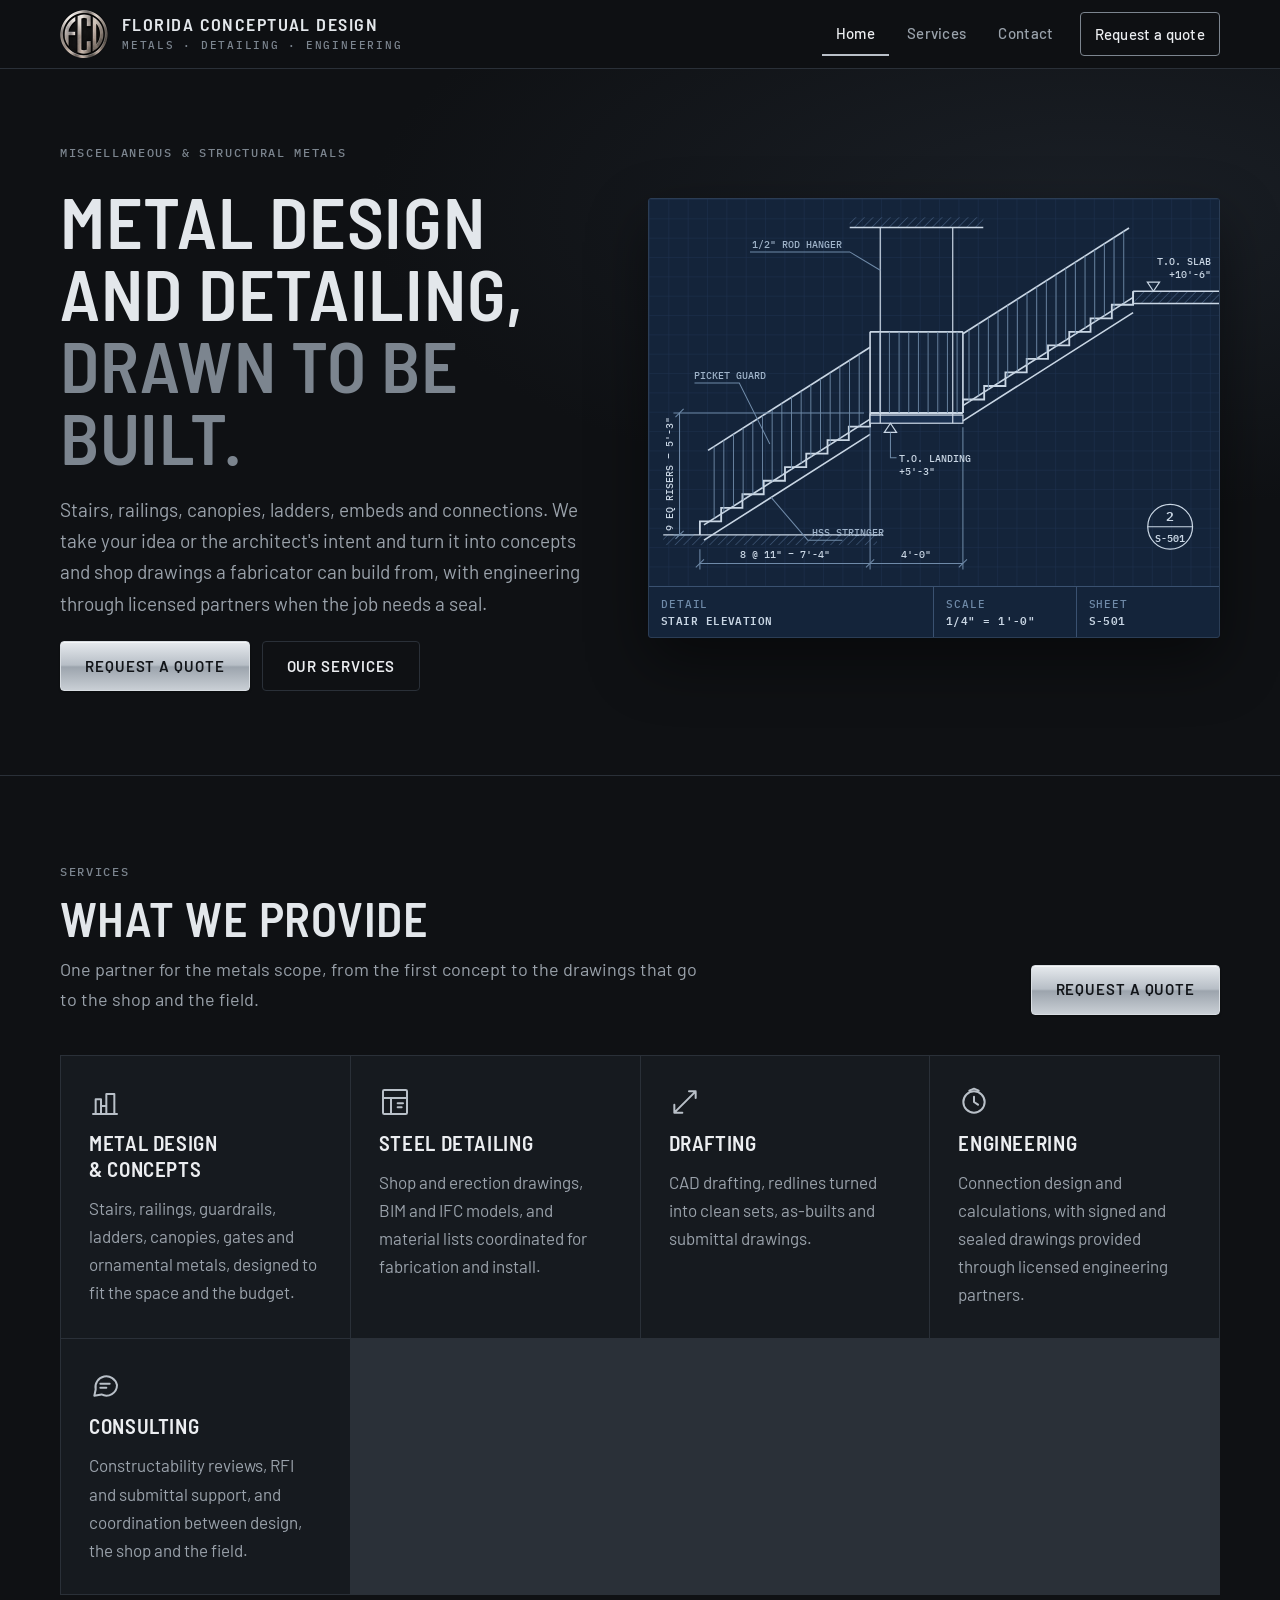
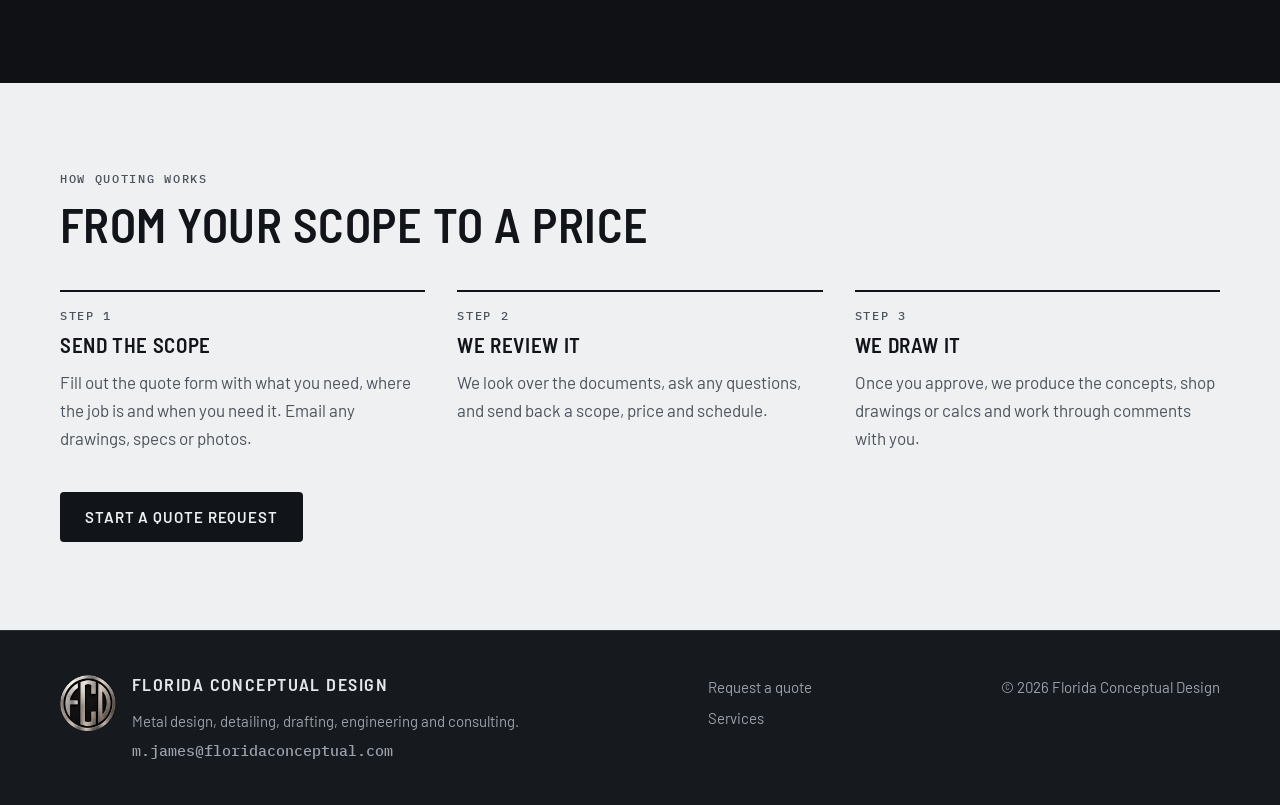
==== commit eb58baae: "Replace hero detail with original stair elevation Co-Authored-By: Claude Opus 5.5 <noreply@anthropic" ====
--- a/index.html
+++ b/index.html
@@ -44,101 +44,11 @@
       </div>
 
       <figure class="hero-figure sheet">
-        <svg class="draw" viewBox="0 0 560 380" role="img" aria-label="Blueprint detail of a beam-to-column shear tab connection: W12x26 beam bolted to a 3/8 inch plate welded to a W10x33 column, three 3/4 inch bolts at 3 inch spacing">
-          <defs>
-            <pattern id="grid" width="20" height="20" patternUnits="userSpaceOnUse">
-              <path d="M20 0H0V20" fill="none" stroke="#1D3150" stroke-width="1"/>
-            </pattern>
-          </defs>
-          <rect width="560" height="380" fill="#14243A"/>
-          <rect width="560" height="380" fill="url(#grid)"/>
-
-          <!-- Gridline A -->
-          <g stroke="#6F8AA8" stroke-width="1" fill="none">
-            <path d="M145 46V352" stroke-dasharray="14 4 2 4"/>
-            <circle cx="145" cy="30" r="14"/>
-          </g>
-          <text x="145" y="35" text-anchor="middle" fill="#C9D6E4" font-family="IBM Plex Mono, monospace" font-size="13" font-weight="600">A</text>
-
-          <!-- Column W10x33 -->
-          <g fill="none" stroke="#C9D6E4" stroke-width="2">
-            <path class="anim" d="M118 60V340M126 60V340M164 60V340M172 60V340"/>
-            <path d="M118 60h54M118 340h54" stroke-width="1.2"/>
-          </g>
-
-          <!-- Beam W12x26 -->
-          <g fill="none" stroke="#C9D6E4" stroke-width="2">
-            <path class="anim" d="M180 130H524M180 138H524M180 224H524M180 232H524"/>
-            <path d="M180 130v8M180 224v8" stroke-width="1.2"/>
-            <path d="M524 126v110" stroke-width="1" stroke-dasharray="6 4"/>
-          </g>
-
-          <!-- Shear plate -->
-          <rect x="172" y="146" width="66" height="70" fill="#1B3150" stroke="#C9D6E4" stroke-width="1.6"/>
-          <!-- Fillet weld marks -->
-          <g stroke="#C9D6E4" stroke-width="1">
-            <path d="M172 150l6 -4M172 160l6 -4M172 170l6 -4M172 180l6 -4M172 190l6 -4M172 200l6 -4M172 210l6 -4"/>
-          </g>
-
-          <!-- Bolts -->
-          <g fill="none" stroke="#C9D6E4" stroke-width="1.6">
-            <circle cx="214" cy="158" r="7"/><circle cx="214" cy="181" r="7"/><circle cx="214" cy="204" r="7"/>
-          </g>
-          <g stroke="#6F8AA8" stroke-width="1">
-            <path d="M204 158h20M214 148v20M204 181h20M214 171v20M204 204h20M214 194v20"/>
-          </g>
-
-          <!-- Bolt spacing dimension -->
-          <g stroke="#6F8AA8" stroke-width="1" fill="none">
-            <path d="M226 158h34M226 181h34M226 204h34M254 158v46"/>
-            <path d="M250 162l4-4 4 4M250 177l4 4 4-4M250 185l4-4 4 4M250 200l4 4 4-4"/>
-          </g>
-          <text x="266" y="185" fill="#C9D6E4" font-family="IBM Plex Mono, monospace" font-size="11">3" TYP</text>
-
-          <!-- Beam depth dimension -->
-          <g stroke="#6F8AA8" stroke-width="1" fill="none">
-            <path d="M528 130h20M528 232h20M542 130v102"/>
-            <path d="M538 136l4-6 4 6M538 226l4 6 4-6"/>
-          </g>
-          <text x="532" y="186" transform="rotate(-90 532 186)" text-anchor="middle" fill="#C9D6E4" font-family="IBM Plex Mono, monospace" font-size="11">12 1/4"</text>
-
-          <!-- Weld symbol -->
-          <g stroke="#C9D6E4" stroke-width="1.2" fill="none">
-            <path d="M175 148L246 86H330"/>
-            <path d="M280 86l10 10V86" fill="#C9D6E4"/>
-            <path d="M330 86l10 -8M330 86l10 8"/>
-          </g>
-          <g fill="#C9D6E4" font-family="IBM Plex Mono, monospace" font-size="11">
-            <text x="262" y="106">1/4</text>
-            <text x="346" y="90">TYP</text>
-          </g>
-
-          <!-- Member labels -->
-          <g fill="#C9D6E4" font-family="IBM Plex Mono, monospace" font-size="12" font-weight="600">
-            <text x="152" y="300" transform="rotate(-90 152 300)" text-anchor="middle">W10x33</text>
-            <text x="420" y="122" text-anchor="middle">W12x26</text>
-          </g>
-          <g stroke="#6F8AA8" stroke-width="1" fill="none"><path d="M236 214L300 268H360"/></g>
-          <g fill="#9FB3C9" font-family="IBM Plex Mono, monospace" font-size="10.5">
-            <text x="304" y="262">PL 3/8 x 4 1/2 x 0'-7 1/2"</text>
-            <text x="304" y="282">(3) 3/4" A325-N BOLTS</text>
-          </g>
-
-          <!-- Detail callout -->
-          <g fill="none" stroke="#C9D6E4" stroke-width="1.2">
-            <circle cx="470" cy="320" r="24"/>
-            <path d="M446 320h48"/>
-          </g>
-          <g fill="#C9D6E4" font-family="IBM Plex Mono, monospace" font-weight="600" text-anchor="middle">
-            <text x="470" y="314" font-size="13">3</text>
-            <text x="470" y="336" font-size="10">S-301</text>
-          </g>
-          <text x="24" y="368" fill="#6F8AA8" font-family="IBM Plex Mono, monospace" font-size="10">BEAM TO COLUMN SHEAR TAB · ELEVATION</text>
-        </svg>
+        <svg class="draw" viewBox="0 0 560 380" role="img" aria-label="Blueprint elevation of a steel stair: two flights of nine 7 inch risers on HSS stringers with plate treads, a hung intermediate landing on rod hangers, and a vertical picket guard"><defs><pattern id="grid" width="19" height="19" patternUnits="userSpaceOnUse"><path d="M19 0H0V19" fill="none" stroke="#1D3150" stroke-width="1"/></pattern><pattern id="hatch" width="6" height="6" patternUnits="userSpaceOnUse" patternTransform="rotate(45)"><path d="M0 0V6" stroke="#3A5170" stroke-width="1.5"/></pattern></defs><rect width="560" height="380" fill="#14243A"/><rect width="560" height="380" fill="url(#grid)"/><rect x="14" y="330" width="210" height="10" fill="url(#hatch)"/><path d="M14 330H230" fill="none" stroke="#C9D6E4" stroke-width="1.4" /><rect x="475.6" y="90.6" width="84.4" height="12" fill="url(#hatch)"/><path d="M475.6 90.6H560M475.6 102.6H560M475.6 90.6v12" fill="none" stroke="#C9D6E4" stroke-width="1.4" /><path d="M50.0 330.0V316.7H70.9V303.4H91.8V290.1H112.7V276.8H133.6V263.5H154.5V250.2H175.4V236.9H196.3V223.6H217.2V210.3" fill="none" stroke="#C9D6E4" stroke-width="1.8" class="anim"/><path d="M308.4 210.3V197.0H329.3V183.7H350.2V170.4H371.1V157.1H392.0V143.8H412.9V130.5H433.8V117.2H454.7V103.9H475.6V90.6" fill="none" stroke="#C9D6E4" stroke-width="1.8" class="anim"/><path d="M217.2 210.3H308.4" fill="none" stroke="#C9D6E4" stroke-width="2.2" /><rect x="217.2" y="212.3" width="91.2" height="8" fill="#1B3150" stroke="#C9D6E4" stroke-width="1.2"/><path d="M54.0 320.2L217.2 216.3M54.0 335.2L217.2 231.3" fill="none" stroke="#C9D6E4" stroke-width="1.6" class="anim"/><path d="M308.4 203.0L475.6 96.6M308.4 218.0L475.6 111.6" fill="none" stroke="#C9D6E4" stroke-width="1.6" class="anim"/><path d="M58.0 247.0L217.2 145.7" fill="none" stroke="#C9D6E4" stroke-width="1.6" /><path d="M64.0 313.8V243.2" fill="none" stroke="#6F8AA8" stroke-width="0.9" /><path d="M73.5 307.7V237.1" fill="none" stroke="#6F8AA8" stroke-width="0.9" /><path d="M83.0 301.7V231.1" fill="none" stroke="#6F8AA8" stroke-width="0.9" /><path d="M92.5 295.7V225.1" fill="none" stroke="#6F8AA8" stroke-width="0.9" /><path d="M102.0 289.6V219.0" fill="none" stroke="#6F8AA8" stroke-width="0.9" /><path d="M111.5 283.6V213.0" fill="none" stroke="#6F8AA8" stroke-width="0.9" /><path d="M121.0 277.5V206.9" fill="none" stroke="#6F8AA8" stroke-width="0.9" /><path d="M130.5 271.5V200.9" fill="none" stroke="#6F8AA8" stroke-width="0.9" /><path d="M140.0 265.4V194.8" fill="none" stroke="#6F8AA8" stroke-width="0.9" /><path d="M149.5 259.4V188.8" fill="none" stroke="#6F8AA8" stroke-width="0.9" /><path d="M159.0 253.3V182.7" fill="none" stroke="#6F8AA8" stroke-width="0.9" /><path d="M168.5 247.3V176.7" fill="none" stroke="#6F8AA8" stroke-width="0.9" /><path d="M178.0 241.2V170.6" fill="none" stroke="#6F8AA8" stroke-width="0.9" /><path d="M187.5 235.2V164.6" fill="none" stroke="#6F8AA8" stroke-width="0.9" /><path d="M197.0 229.2V158.6" fill="none" stroke="#6F8AA8" stroke-width="0.9" /><path d="M206.5 223.1V152.5" fill="none" stroke="#6F8AA8" stroke-width="0.9" /><path d="M308.4 132.4L471.6 28.5" fill="none" stroke="#C9D6E4" stroke-width="1.6" /><path d="M314.4 199.2V128.6" fill="none" stroke="#6F8AA8" stroke-width="0.9" /><path d="M323.9 193.1V122.5" fill="none" stroke="#6F8AA8" stroke-width="0.9" /><path d="M333.4 187.1V116.5" fill="none" stroke="#6F8AA8" stroke-width="0.9" /><path d="M342.9 181.0V110.4" fill="none" stroke="#6F8AA8" stroke-width="0.9" /><path d="M352.4 175.0V104.4" fill="none" stroke="#6F8AA8" stroke-width="0.9" /><path d="M361.9 169.0V98.4" fill="none" stroke="#6F8AA8" stroke-width="0.9" /><path d="M371.4 162.9V92.3" fill="none" stroke="#6F8AA8" stroke-width="0.9" /><path d="M380.9 156.9V86.3" fill="none" stroke="#6F8AA8" stroke-width="0.9" /><path d="M390.4 150.8V80.2" fill="none" stroke="#6F8AA8" stroke-width="0.9" /><path d="M399.9 144.8V74.2" fill="none" stroke="#6F8AA8" stroke-width="0.9" /><path d="M409.4 138.7V68.1" fill="none" stroke="#6F8AA8" stroke-width="0.9" /><path d="M418.9 132.7V62.1" fill="none" stroke="#6F8AA8" stroke-width="0.9" /><path d="M428.4 126.6V56.0" fill="none" stroke="#6F8AA8" stroke-width="0.9" /><path d="M437.9 120.6V50.0" fill="none" stroke="#6F8AA8" stroke-width="0.9" /><path d="M447.4 114.5V43.9" fill="none" stroke="#6F8AA8" stroke-width="0.9" /><path d="M456.9 108.5V37.9" fill="none" stroke="#6F8AA8" stroke-width="0.9" /><path d="M466.4 102.5V31.9" fill="none" stroke="#6F8AA8" stroke-width="0.9" /><path d="M217.2 130.5H308.4M217.2 130.5V210.3M308.4 130.5V210.3" fill="none" stroke="#C9D6E4" stroke-width="1.6" /><path d="M226.7 130.5V210.3" fill="none" stroke="#6F8AA8" stroke-width="0.9" /><path d="M236.2 130.5V210.3" fill="none" stroke="#6F8AA8" stroke-width="0.9" /><path d="M245.7 130.5V210.3" fill="none" stroke="#6F8AA8" stroke-width="0.9" /><path d="M255.2 130.5V210.3" fill="none" stroke="#6F8AA8" stroke-width="0.9" /><path d="M264.7 130.5V210.3" fill="none" stroke="#6F8AA8" stroke-width="0.9" /><path d="M274.2 130.5V210.3" fill="none" stroke="#6F8AA8" stroke-width="0.9" /><path d="M283.7 130.5V210.3" fill="none" stroke="#6F8AA8" stroke-width="0.9" /><path d="M293.2 130.5V210.3" fill="none" stroke="#6F8AA8" stroke-width="0.9" /><path d="M302.7 130.5V210.3" fill="none" stroke="#6F8AA8" stroke-width="0.9" /><rect x="197.2" y="18" width="131.2" height="10" fill="url(#hatch)"/><path d="M197.2 28H328.4" fill="none" stroke="#C9D6E4" stroke-width="1.4" /><path d="M227.2 28V220.3" fill="none" stroke="#C9D6E4" stroke-width="1.2" stroke-dasharray="1 0"/><path d="M298.4 28V220.3" fill="none" stroke="#C9D6E4" stroke-width="1.2" stroke-dasharray="1 0"/><path d="M50.0 344.0V364M217.2 224.3V364M308.4 224.3V364M50.0 358H308.4" fill="none" stroke="#6F8AA8" stroke-width="1" /><path d="M46.0 362l8 -8" fill="none" stroke="#6F8AA8" stroke-width="1" /><path d="M213.2 362l8 -8" fill="none" stroke="#6F8AA8" stroke-width="1" /><path d="M304.4 362l8 -8" fill="none" stroke="#6F8AA8" stroke-width="1" /><text x="133.6" y="353.0" fill="#C9D6E4" font-family="IBM Plex Mono, monospace" font-size="10" font-weight="500" text-anchor="middle">8 @ 11" = 7'-4"</text><text x="262.8" y="353.0" fill="#C9D6E4" font-family="IBM Plex Mono, monospace" font-size="10" font-weight="500" text-anchor="middle">4'-0"</text><path d="M44.0 330.0H24M211.2 210.3H24M30 210.3V330.0" fill="none" stroke="#6F8AA8" stroke-width="1" /><path d="M26 214.3l8 -8" fill="none" stroke="#6F8AA8" stroke-width="1" /><path d="M26 334.0l8 -8" fill="none" stroke="#6F8AA8" stroke-width="1" /><text x="24.0" y="270.1" fill="#C9D6E4" font-family="IBM Plex Mono, monospace" font-size="9.5" font-weight="500" text-anchor="middle" transform="rotate(-90 24.0 270.1)">9 EQ RISERS = 5'-3"</text><path d="M237.2 220.3l-6 9h12z" fill="none" stroke="#C9D6E4" stroke-width="1.2"/><path d="M237.2 229.3V254.3h6" fill="none" stroke="#6F8AA8" stroke-width="1" /><text x="245.2" y="258.3" fill="#C9D6E4" font-family="IBM Plex Mono, monospace" font-size="9.5" font-weight="500" text-anchor="start">T.O. LANDING</text><text x="245.2" y="271.3" fill="#C9D6E4" font-family="IBM Plex Mono, monospace" font-size="9.5" font-weight="500" text-anchor="start">+5'-3"</text><path d="M495.6 90.6l-6 -9h12z" fill="none" stroke="#C9D6E4" stroke-width="1.2"/><text x="552.0" y="64.6" fill="#C9D6E4" font-family="IBM Plex Mono, monospace" font-size="9.5" font-weight="500" text-anchor="end">T.O. SLAB</text><text x="552.0" y="77.6" fill="#C9D6E4" font-family="IBM Plex Mono, monospace" font-size="9.5" font-weight="500" text-anchor="end">+10'-6"</text><path d="M120.0 293.2L156.0 335.2H190.0" fill="none" stroke="#6F8AA8" stroke-width="1" /><text x="160.0" y="331.2" fill="#9FB3C9" font-family="IBM Plex Mono, monospace" font-size="9.5" font-weight="500" text-anchor="start">HSS STRINGER</text><path d="M227.2 70L197.2 52H99.2" fill="none" stroke="#6F8AA8" stroke-width="1" /><text x="101.2" y="48.0" fill="#9FB3C9" font-family="IBM Plex Mono, monospace" font-size="9.5" font-weight="500" text-anchor="start">1/2" ROD HANGER</text><path d="M118.7 240.7L88.7 180.7H44.7" fill="none" stroke="#6F8AA8" stroke-width="1" /><text x="44.7" y="176.7" fill="#9FB3C9" font-family="IBM Plex Mono, monospace" font-size="9.5" font-weight="500" text-anchor="start">PICKET GUARD</text><g fill="none" stroke="#C9D6E4" stroke-width="1.2"><circle cx="512" cy="322" r="22"/><path d="M490 322h44"/></g><text x="512.0" y="316.0" fill="#C9D6E4" font-family="IBM Plex Mono, monospace" font-size="13" font-weight="600" text-anchor="middle">2</text><text x="512.0" y="337.0" fill="#C9D6E4" font-family="IBM Plex Mono, monospace" font-size="9.5" font-weight="600" text-anchor="middle">S-501</text><text x="18.0" y="374.0" fill="#C9D6E4" font-family="IBM Plex Mono, monospace" font-size="9" font-weight="500" text-anchor="start"></text></svg>
         <figcaption class="title-block">
-          <div>Detail<strong>Shear tab connection</strong></div>
-          <div>Scale<strong>1 1/2" = 1'-0"</strong></div>
-          <div>Sheet<strong>S-301</strong></div>
+          <div>Detail<strong>Stair elevation</strong></div>
+          <div>Scale<strong>1/4" = 1'-0"</strong></div>
+          <div>Sheet<strong>S-501</strong></div>
         </figcaption>
       </figure>
     </div>
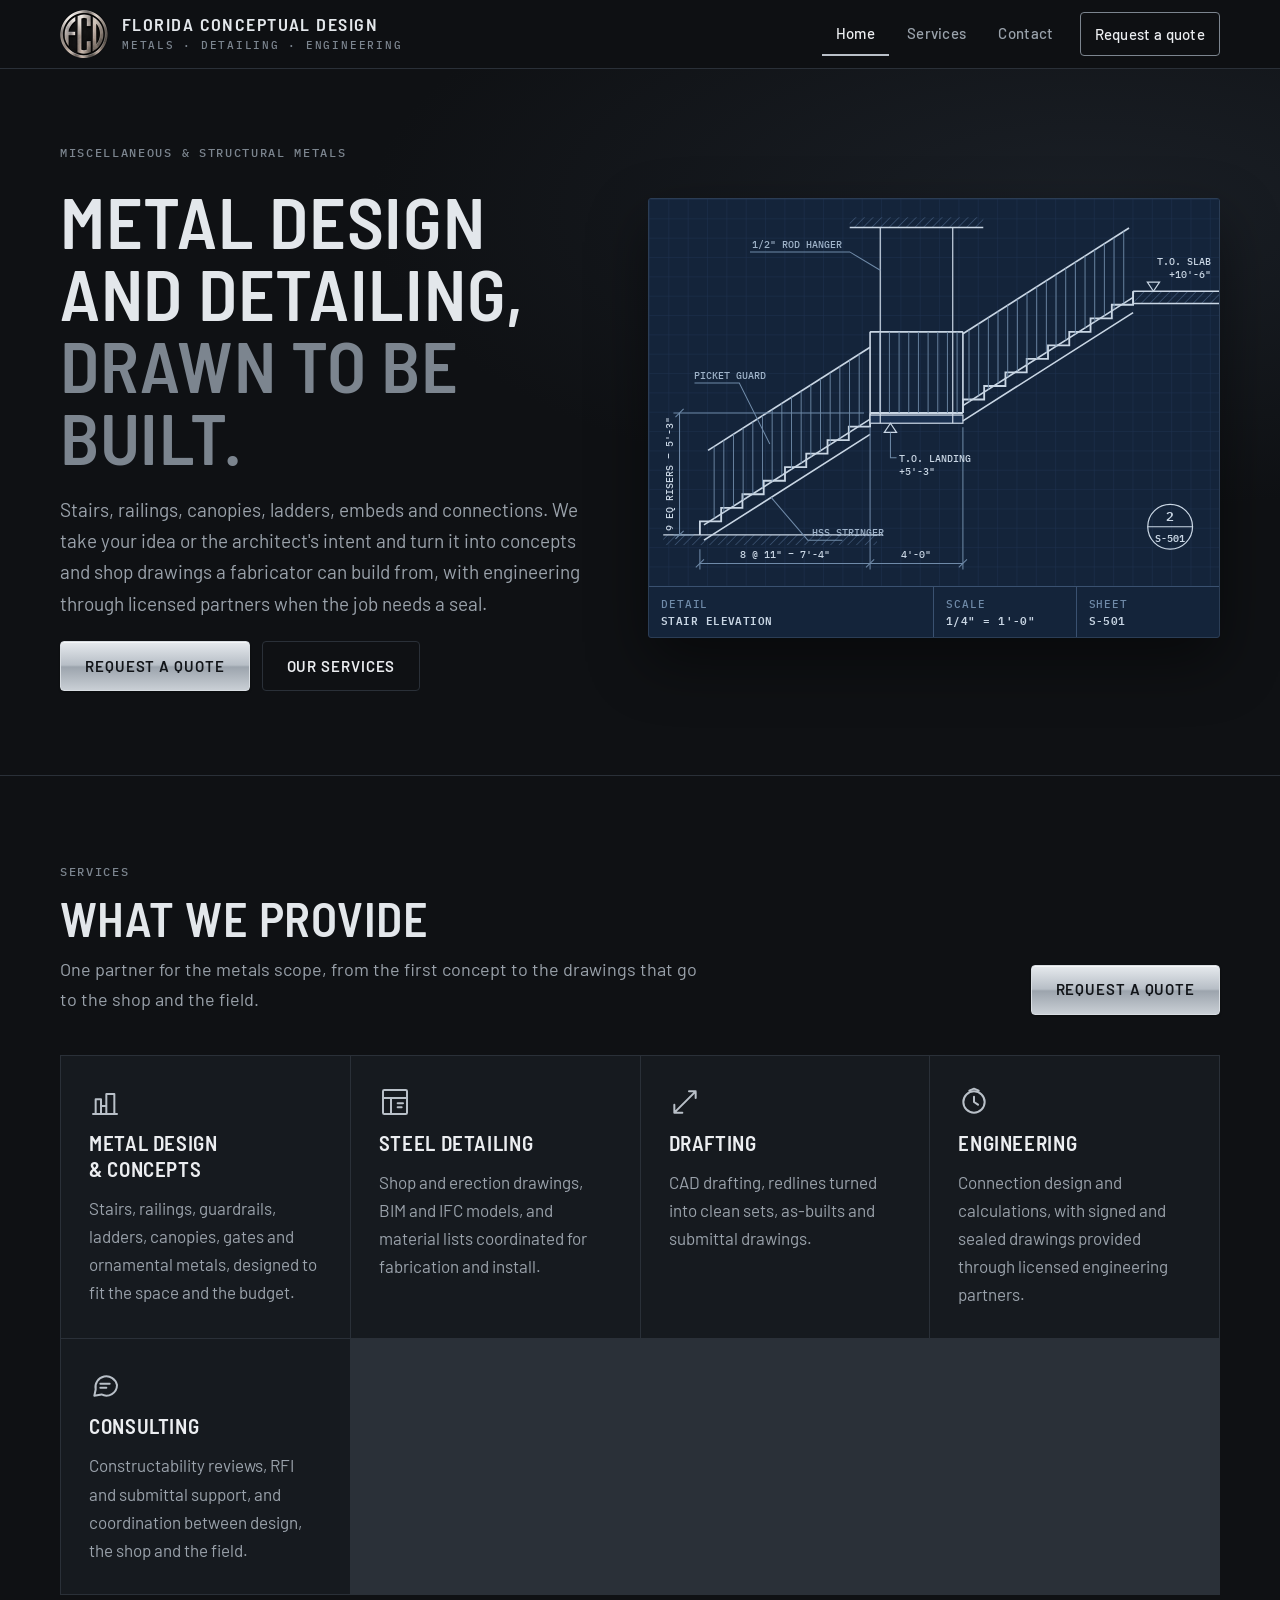
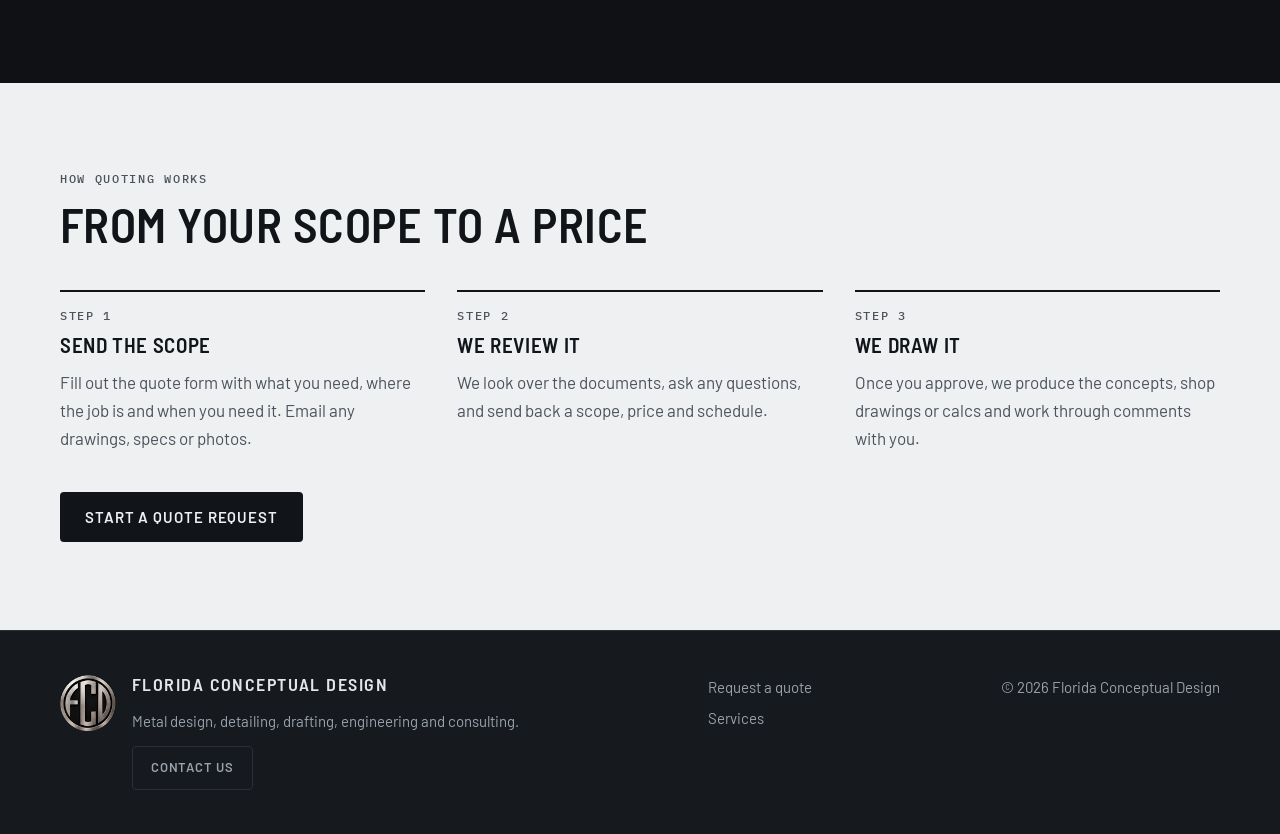
==== commit 07e4d69a: "Remove email from site; add contact choice (quote or general question) to form Co-Authored-By: Claud" ====
--- a/index.html
+++ b/index.html
@@ -24,7 +24,7 @@
     <nav class="nav" aria-label="Main">
       <a href="./" aria-current="page">Home</a>
       <a href="#services">Services</a>
-      <a href="#contact">Contact</a>
+      <a href="quotes.html#quote-form">Contact</a>
       <a class="nav-cta" href="quotes.html">Request a quote</a>
     </nav>
   </div>
@@ -130,7 +130,7 @@
       <div class="footer-col">
         <h2>Florida Conceptual Design</h2>
         <span>Metal design, detailing, drafting, engineering and consulting.</span>
-        <a class="email-line" href="mailto:m.james@floridaconceptual.com">m.james@floridaconceptual.com</a>
+        <a class="btn btn-ghost btn-sm" href="quotes.html#quote-form">Contact us</a>
       </div>
     </div>
     <div class="footer-col">
--- a/styles.css
+++ b/styles.css
@@ -183,3 +183,14 @@
   .draw .anim { stroke-dasharray: 900; stroke-dashoffset: 0; animation: draw 1.8s ease-out both; }
   @keyframes draw { from { stroke-dashoffset: 900; } to { stroke-dashoffset: 0; } }
 }
+
+/* Inquiry choice */
+.choice { border: 0; margin: 0; padding: 0; min-width: 0; }
+.choice legend { font-weight: 600; font-size: 15px; color: var(--ink); padding: 0; margin-bottom: 10px; }
+.choice-row { display: flex; flex-wrap: wrap; gap: 12px; }
+.radio { display: inline-flex; align-items: center; gap: 10px; min-height: 48px; padding: 0 18px; border: 1px solid #333A43; border-radius: 4px; background: var(--panel); cursor: pointer; font-weight: 500; }
+.radio:has(input:checked) { border-color: var(--steel); background: var(--panel-2); }
+.radio input { width: 18px; height: 18px; accent-color: var(--steel-hi); margin: 0; }
+.btn-sm { min-height: 44px; padding: 0 18px; font-size: 13px; align-self: flex-start; margin-top: 6px; }
+.field[hidden], .quote-only[hidden] { display: none; }
+#quote-form { scroll-margin-top: 96px; }
